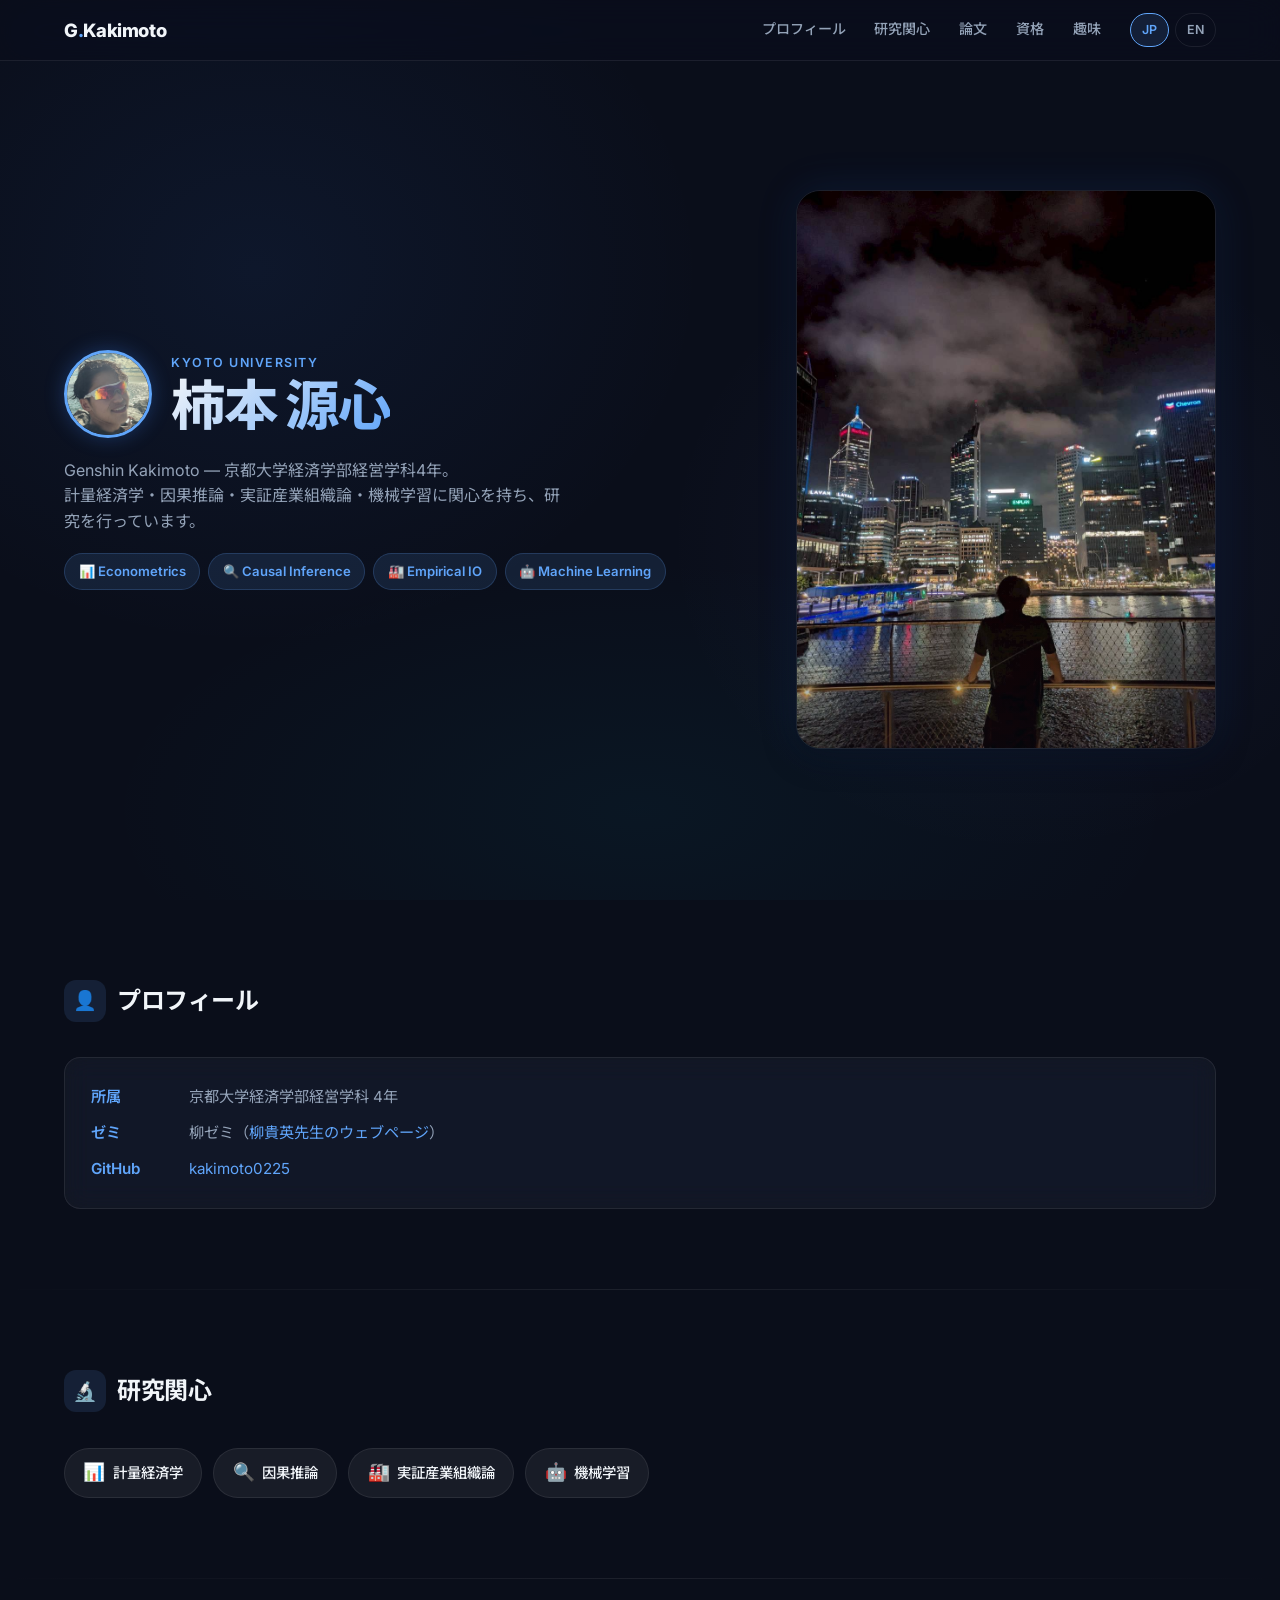
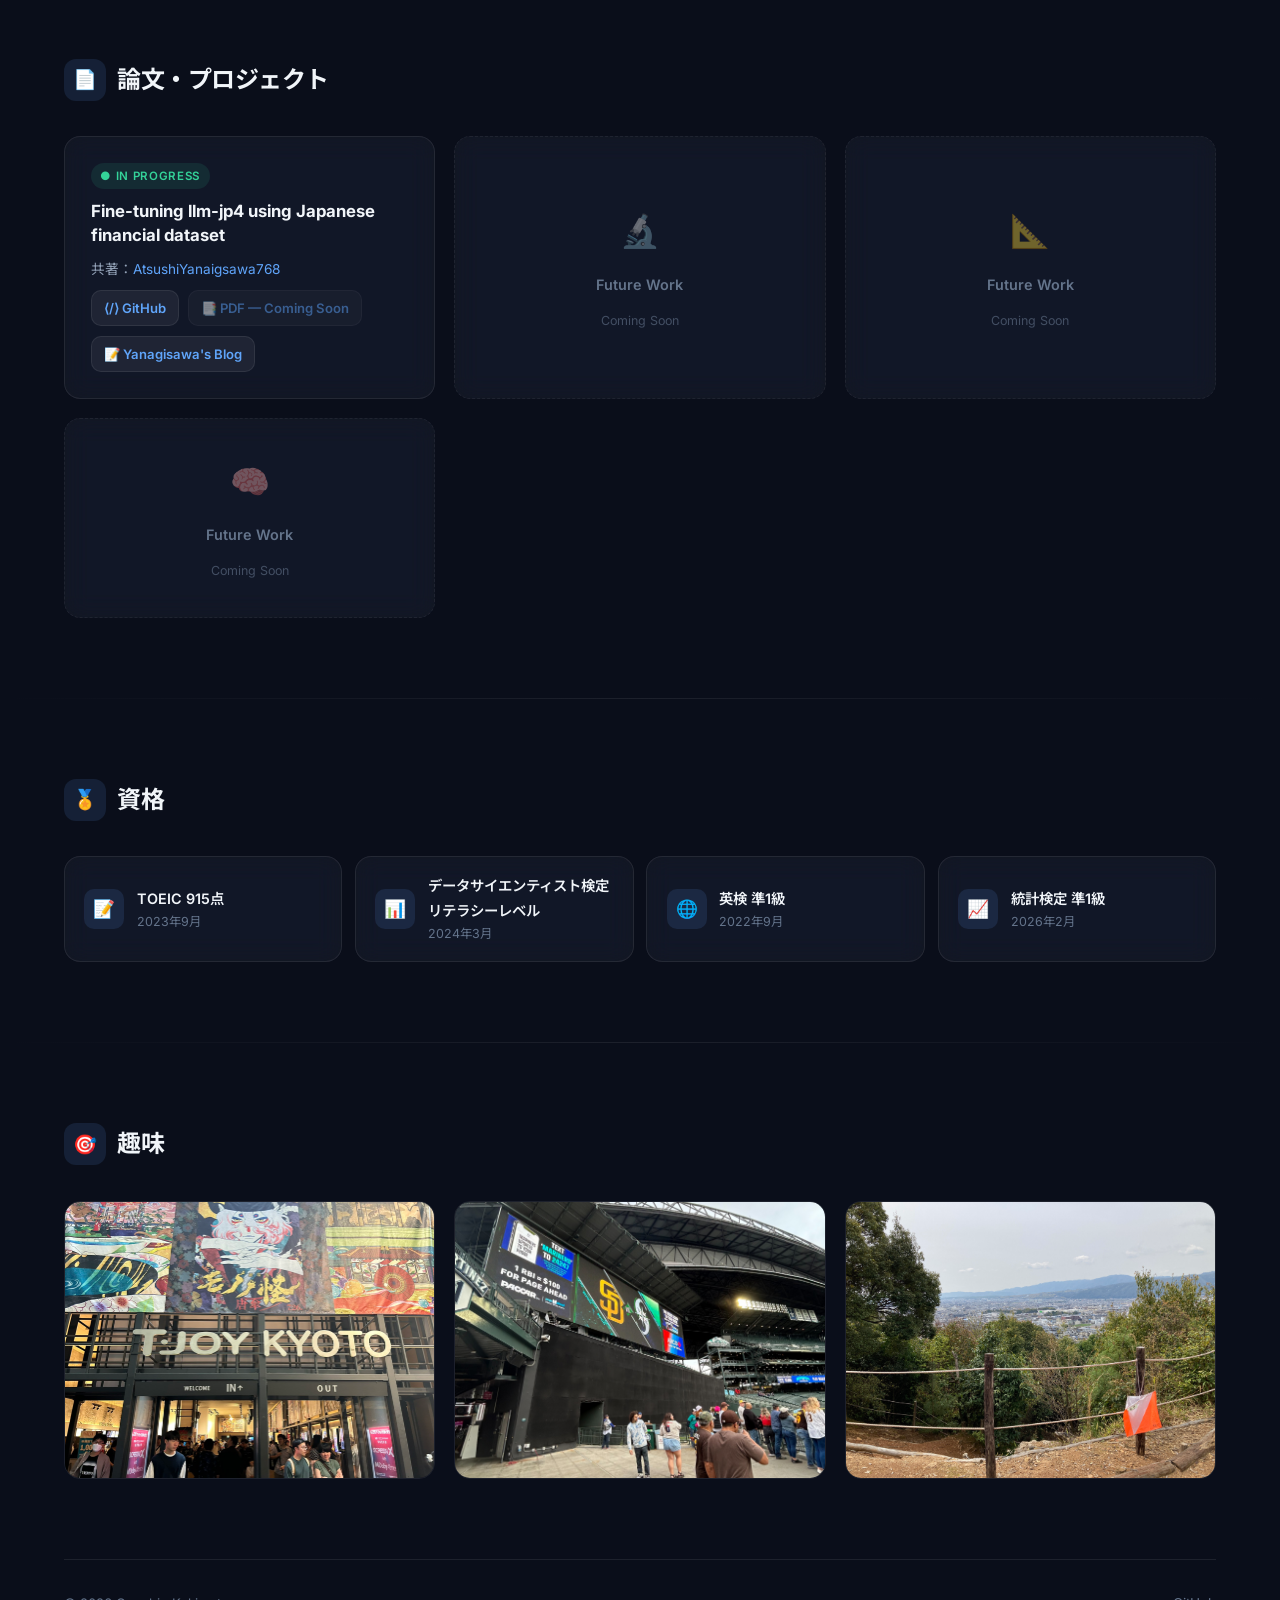
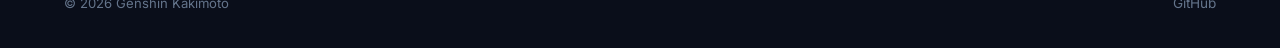
==== index.html @ 967224e5 "Change image file extension from .jpg to .jpeg" ====
<!doctype html>
<html lang="ja">

<head>
  <meta charset="UTF-8" />
  <meta name="viewport" content="width=device-width, initial-scale=1.0" />
  <title>柿本源心 | Homepage</title>
  <meta name="description" content="柿本源心 — 京都大学経済学部。計量経済学・因果推論・実証産業組織論・機械学習を研究。" />
  <meta property="og:title" content="柿本源心 | Homepage" />
  <meta property="og:description" content="研究関心・論文・プロジェクト" />
  <meta property="og:image" content="assets/images/profile_large.jpg" />
  <link rel="stylesheet" href="assets/css/style.css" />
</head>

<body>

  <!-- ======== Nav ======== -->
  <nav class="site-nav" id="site-nav">
    <div class="container nav-inner">
      <a href="#" class="nav-logo">G<span>.</span>Kakimoto</a>
      <div class="nav-links">
        <a href="#about">プロフィール</a>
        <a href="#research">研究関心</a>
        <a href="#papers">論文</a>
        <a href="#certs">資格</a>
        <a href="#hobbies">趣味</a>
        <div class="lang-switch" aria-label="言語切替">
          <a href="index.html" aria-current="page">JP</a>
          <a href="index_en.html">EN</a>
        </div>
      </div>
    </div>
  </nav>

  <!-- ======== Hero ======== -->
  <header class="hero-section" id="hero">
    <div class="hero-bg"></div>
    <div class="particles" aria-hidden="true">
      <div class="particle"></div>
      <div class="particle"></div>
      <div class="particle"></div>
      <div class="particle"></div>
      <div class="particle"></div>
      <div class="particle"></div>
      <div class="particle"></div>
      <div class="particle"></div>
      <div class="particle"></div>
      <div class="particle"></div>
      <div class="particle"></div>
      <div class="particle"></div>
    </div>

    <div class="container hero-grid">
      <div class="hero-content">
        <div class="hero-identity">
          <img src="assets/images/face.jpg" alt="柿本源心の顔写真" class="hero-avatar" />
          <div class="hero-name-block">
            <span class="hero-eyebrow">Kyoto University</span>
            <h1 class="hero-name">柿本 源心</h1>
          </div>
        </div>

        <p class="hero-subtitle">
          Genshin Kakimoto — 京都大学経済学部経営学科4年。<br />
          計量経済学・因果推論・実証産業組織論・機械学習に関心を持ち、研究を行っています。
        </p>

        <div class="hero-tags">
          <span class="hero-tag">📊 Econometrics</span>
          <span class="hero-tag">🔍 Causal Inference</span>
          <span class="hero-tag">🏭 Empirical IO</span>
          <span class="hero-tag">🤖 Machine Learning</span>
        </div>
      </div>

      <figure class="hero-portrait">
        <img src="assets/images/profile_large.jpg" alt="柿本源心のプロフィール写真" />
      </figure>
    </div>
  </header>

  <main>
    <!-- ======== Profile ======== -->
    <section class="section" id="about">
      <div class="container">
        <div class="section-header reveal">
          <div class="section-icon">👤</div>
          <h2 class="section-title">プロフィール</h2>
        </div>
        <div class="glass-card reveal reveal-delay-1">
          <div class="profile-info">
            <div class="profile-row">
              <span class="profile-label">所属</span>
              <span class="profile-value">京都大学経済学部経営学科 4年</span>
            </div>
            <div class="profile-row">
              <span class="profile-label">ゼミ</span>
              <span class="profile-value">柳ゼミ（<a
                  href="https://sites.google.com/view/takahide-yanagi/japanese?authuser=0" target="_blank"
                  rel="noopener noreferrer">柳貴英先生のウェブページ</a>）</span>
            </div>
            <div class="profile-row">
              <span class="profile-label">GitHub</span>
              <span class="profile-value"><a href="https://github.com/kakimoto0225" target="_blank"
                  rel="noopener noreferrer">kakimoto0225</a></span>
            </div>
          </div>
        </div>
      </div>
    </section>

    <hr class="section-divider" />

    <!-- ======== Research Interests ======== -->
    <section class="section" id="research">
      <div class="container">
        <div class="section-header reveal">
          <div class="section-icon">🔬</div>
          <h2 class="section-title">研究関心</h2>
        </div>
        <div class="research-grid">
          <div class="research-pill reveal reveal-delay-1"><span class="pill-icon">📊</span> 計量経済学</div>
          <div class="research-pill reveal reveal-delay-2"><span class="pill-icon">🔍</span> 因果推論</div>
          <div class="research-pill reveal reveal-delay-3"><span class="pill-icon">🏭</span> 実証産業組織論</div>
          <div class="research-pill reveal reveal-delay-4"><span class="pill-icon">🤖</span> 機械学習</div>
        </div>
      </div>
    </section>

    <hr class="section-divider" />

    <!-- ======== Papers & Projects ======== -->
    <section class="section" id="papers">
      <div class="container">
        <div class="section-header reveal">
          <div class="section-icon">📄</div>
          <h2 class="section-title">論文・プロジェクト</h2>
        </div>
        <div class="papers-grid">

          <!-- LLM-JP4 Paper -->
          <article class="glass-card paper-card reveal reveal-delay-1">
            <span class="paper-status">● In Progress</span>
            <h3>Fine-tuning llm-jp4 using Japanese financial dataset</h3>
            <p class="paper-meta">
              共著：<a href="https://github.com/AtsushiYanaigsawa768" target="_blank"
                rel="noopener noreferrer">AtsushiYanaigsawa768</a>
            </p>
            <div class="paper-links">
              <a href="https://github.com/kakimoto0225/ft-llm-2026" class="paper-link" target="_blank"
                rel="noopener noreferrer">⟨/⟩ GitHub</a>
              <span class="paper-link" style="opacity:.5;cursor:default;">📑 PDF — Coming Soon</span>
              <a href="https://atsushiyanaigsawa768.github.io/mysite/ja/blog/compass/" class="paper-link"
                target="_blank" rel="noopener noreferrer">📝 Yanagisawa's Blog</a>
            </div>
          </article>

          <!-- Future Work 1 -->
          <div class="glass-card paper-card paper-card--soon reveal reveal-delay-2">
            <span class="soon-icon">🔬</span>
            <span class="soon-text">Future Work</span>
            <span class="soon-sub">Coming Soon</span>
          </div>

          <!-- Future Work 2 -->
          <div class="glass-card paper-card paper-card--soon reveal reveal-delay-3">
            <span class="soon-icon">📐</span>
            <span class="soon-text">Future Work</span>
            <span class="soon-sub">Coming Soon</span>
          </div>

          <!-- Future Work 3 -->
          <div class="glass-card paper-card paper-card--soon reveal reveal-delay-4">
            <span class="soon-icon">🧠</span>
            <span class="soon-text">Future Work</span>
            <span class="soon-sub">Coming Soon</span>
          </div>

        </div>
      </div>
    </section>

    <hr class="section-divider" />

    <!-- ======== Certifications ======== -->
    <section class="section" id="certs">
      <div class="container">
        <div class="section-header reveal">
          <div class="section-icon">🏅</div>
          <h2 class="section-title">資格</h2>
        </div>
        <div class="cert-grid">
          <div class="glass-card cert-item reveal reveal-delay-1">
            <div class="cert-icon">📝</div>
            <div class="cert-details">
              <span class="cert-name">TOEIC 915点</span>
              <span class="cert-date">2023年9月</span>
            </div>
          </div>
          <div class="glass-card cert-item reveal reveal-delay-2">
            <div class="cert-icon">📊</div>
            <div class="cert-details">
              <span class="cert-name">データサイエンティスト検定 リテラシーレベル</span>
              <span class="cert-date">2024年3月</span>
            </div>
          </div>
          <div class="glass-card cert-item reveal reveal-delay-1">
            <div class="cert-icon">🌐</div>
            <div class="cert-details">
              <span class="cert-name">英検 準1級</span>
              <span class="cert-date">2022年9月</span>
            </div>
          </div>
          <div class="glass-card cert-item reveal reveal-delay-2">
            <div class="cert-icon">📈</div>
            <div class="cert-details">
              <span class="cert-name">統計検定 準1級</span>
              <span class="cert-date">2026年2月</span>
            </div>
          </div>
        </div>
      </div>
    </section>

    <hr class="section-divider" />

    <!-- ======== Hobbies ======== -->
    <section class="section" id="hobbies">
      <div class="container">
        <div class="section-header reveal">
          <div class="section-icon">🎯</div>
          <h2 class="section-title">趣味</h2>
        </div>
        <div class="hobby-grid">
          <div class="hobby-card reveal reveal-delay-1">
            <img src="assets/images/hobby_movie.jpg" alt="映画" />
            <div class="hobby-overlay">
              <span class="hobby-label">🎬 映画</span>
            </div>
          </div>
          <div class="hobby-card reveal reveal-delay-2">
            <img src="assets/images/hobby_baseball.jpg" alt="野球" />
            <div class="hobby-overlay">
              <span class="hobby-label">⚾ 野球</span>
            </div>
          </div>
          <div class="hobby-card reveal reveal-delay-3">
            <img src="assets/images/hobby_orienteering.jpeg" alt="オリエンテーリング" />
            <div class="hobby-overlay">
              <span class="hobby-label">🧭 オリエンテーリング</span>
            </div>
          </div>
        </div>
      </div>
    </section>
  </main>

  <!-- ======== Footer ======== -->
  <footer class="site-footer container">
    <small class="footer-copy">&copy; 2026 Genshin Kakimoto</small>
    <div class="footer-links">
      <a href="https://github.com/kakimoto0225" target="_blank" rel="noopener noreferrer">GitHub</a>
    </div>
  </footer>

  <!-- ======== Scroll Reveal Script ======== -->
  <script>
    document.addEventListener('DOMContentLoaded', () => {
      const observer = new IntersectionObserver((entries) => {
        entries.forEach(entry => {
          if (entry.isIntersecting) {
            entry.target.classList.add('visible');
          }
        });
      }, { threshold: 0.1, rootMargin: '0px 0px -40px 0px' });

      document.querySelectorAll('.reveal').forEach(el => observer.observe(el));

      // Smooth nav background on scroll
      const nav = document.getElementById('site-nav');
      window.addEventListener('scroll', () => {
        nav.style.background = window.scrollY > 60
          ? 'rgba(10, 14, 26, 0.92)'
          : 'rgba(10, 14, 26, 0.7)';
      });
    });
  </script>

</body>

</html>
---- assets/css/style.css ----
/* ============================================================
   Night City Academia — Design System
   ============================================================ */
@import url('https://fonts.googleapis.com/css2?family=Inter:wght@400;500;600;700;800&family=Noto+Sans+JP:wght@400;500;700&display=swap');

:root {
  /* ── colours ── */
  --bg-primary:    #0a0e1a;
  --bg-secondary:  #111827;
  --bg-tertiary:   #1a2234;
  --surface:       rgba(255, 255, 255, 0.04);
  --surface-hover: rgba(255, 255, 255, 0.08);
  --surface-strong:rgba(255, 255, 255, 0.06);
  --accent:        #60a5fa;
  --accent-glow:   #3b82f6;
  --accent-soft:   rgba(96, 165, 250, 0.12);
  --accent-vivid:  #818cf8;
  --text-primary:  #f1f5f9;
  --text-secondary:#94a3b8;
  --text-muted:    #64748b;
  --border:        rgba(255, 255, 255, 0.08);
  --border-hover:  rgba(255, 255, 255, 0.16);
  --glow:          0 0 40px rgba(59, 130, 246, 0.15);
  --shadow:        0 8px 32px rgba(0, 0, 0, 0.4);
  --radius-sm:     10px;
  --radius-md:     16px;
  --radius-lg:     24px;
  --radius-full:   999px;

  /* ── layout ── */
  --max-w: 1180px;
  --section-gap: 5rem;
}

/* ── reset ── */
*, *::before, *::after { box-sizing: border-box; margin: 0; padding: 0; }
html { scroll-behavior: smooth; }

body {
  font-family: 'Inter', 'Noto Sans JP', sans-serif;
  color: var(--text-primary);
  background: var(--bg-primary);
  line-height: 1.75;
  overflow-x: hidden;
  -webkit-font-smoothing: antialiased;
}

a { color: var(--accent); text-decoration: none; transition: color .25s ease; }
a:hover { color: #93c5fd; }

img { display: block; max-width: 100%; }

ul { list-style: none; }

/* ============================================================
   Container
   ============================================================ */
.container {
  width: min(var(--max-w), 90%);
  margin-inline: auto;
}

/* ============================================================
   Nav Bar
   ============================================================ */
.site-nav {
  position: fixed;
  top: 0; left: 0; right: 0;
  z-index: 100;
  backdrop-filter: blur(18px) saturate(1.6);
  -webkit-backdrop-filter: blur(18px) saturate(1.6);
  background: rgba(10, 14, 26, 0.7);
  border-bottom: 1px solid var(--border);
  transition: background .3s ease;
}

.nav-inner {
  display: flex;
  justify-content: space-between;
  align-items: center;
  height: 60px;
}

.nav-logo {
  font-weight: 800;
  font-size: 1.15rem;
  color: var(--text-primary);
  letter-spacing: -0.02em;
}

.nav-logo span { color: var(--accent); }

.nav-links {
  display: flex;
  gap: 1.8rem;
  align-items: center;
}

.nav-links a {
  font-size: 0.88rem;
  font-weight: 500;
  color: var(--text-secondary);
  position: relative;
  padding-bottom: 2px;
  transition: color .25s ease;
}

.nav-links a::after {
  content: '';
  position: absolute;
  bottom: -2px; left: 0;
  width: 0; height: 2px;
  background: var(--accent);
  border-radius: 1px;
  transition: width .3s ease;
}

.nav-links a:hover { color: var(--text-primary); }
.nav-links a:hover::after { width: 100%; }

.lang-switch {
  display: inline-flex;
  gap: .35rem;
}

.lang-switch a {
  padding: .3rem .7rem;
  border-radius: var(--radius-full);
  border: 1px solid var(--border);
  font-size: .78rem;
  font-weight: 600;
  color: var(--text-secondary);
  transition: all .25s ease;
}

.lang-switch a:hover,
.lang-switch a[aria-current="page"] {
  background: var(--accent-soft);
  border-color: var(--accent);
  color: var(--accent);
}

/* ============================================================
   Hero Section
   ============================================================ */
.hero-section {
  position: relative;
  min-height: 100vh;
  display: flex;
  align-items: center;
  padding: 100px 0 60px;
  overflow: hidden;
}

/* ── animated gradient bg ── */
.hero-bg {
  position: absolute;
  inset: 0;
  z-index: 0;
  background:
    radial-gradient(ellipse 50% 60% at 20% 30%, rgba(59, 130, 246, 0.08) 0%, transparent 70%),
    radial-gradient(ellipse 40% 50% at 80% 60%, rgba(129, 140, 248, 0.06) 0%, transparent 70%),
    radial-gradient(ellipse 60% 40% at 50% 90%, rgba(6, 182, 212, 0.05) 0%, transparent 70%);
}

/* ── floating particles ── */
.particles {
  position: absolute;
  inset: 0;
  z-index: 0;
  overflow: hidden;
}

.particle {
  position: absolute;
  width: 3px; height: 3px;
  background: rgba(96, 165, 250, 0.4);
  border-radius: 50%;
  animation: float-up linear infinite;
  opacity: 0;
}

.particle:nth-child(1)  { left:  8%; animation-duration: 14s; animation-delay: 0s; }
.particle:nth-child(2)  { left: 18%; animation-duration: 18s; animation-delay: 2s; }
.particle:nth-child(3)  { left: 28%; animation-duration: 12s; animation-delay: 4s; }
.particle:nth-child(4)  { left: 38%; animation-duration: 20s; animation-delay: 1s; }
.particle:nth-child(5)  { left: 48%; animation-duration: 15s; animation-delay: 3s; }
.particle:nth-child(6)  { left: 58%; animation-duration: 17s; animation-delay: 5s; }
.particle:nth-child(7)  { left: 68%; animation-duration: 13s; animation-delay: 2s; }
.particle:nth-child(8)  { left: 78%; animation-duration: 19s; animation-delay: 4s; }
.particle:nth-child(9)  { left: 88%; animation-duration: 16s; animation-delay: 1s; }
.particle:nth-child(10) { left: 95%; animation-duration: 14s; animation-delay: 3s; }
.particle:nth-child(11) { left: 12%; animation-duration: 21s; animation-delay: 6s; }
.particle:nth-child(12) { left: 42%; animation-duration: 16s; animation-delay: 7s; }

@keyframes float-up {
  0%   { transform: translateY(100vh) scale(0); opacity: 0; }
  10%  { opacity: 1; }
  90%  { opacity: 1; }
  100% { transform: translateY(-10vh) scale(1.2); opacity: 0; }
}

/* ── hero grid ── */
.hero-grid {
  position: relative;
  z-index: 1;
  display: grid;
  grid-template-columns: 1fr 420px;
  gap: 3rem;
  align-items: center;
}

.hero-content { display: flex; flex-direction: column; gap: 1.2rem; }

.hero-identity {
  display: flex;
  align-items: center;
  gap: 1.2rem;
}

.hero-avatar {
  width: 88px; height: 88px;
  border-radius: 50%;
  object-fit: cover;
  border: 3px solid var(--accent);
  box-shadow: 0 0 20px rgba(59, 130, 246, 0.3);
  transition: transform .4s ease, box-shadow .4s ease;
  flex-shrink: 0;
}

.hero-avatar:hover {
  transform: scale(1.1);
  box-shadow: 0 0 30px rgba(59, 130, 246, 0.5);
}

.hero-name-block { display: flex; flex-direction: column; }

.hero-eyebrow {
  font-size: .78rem;
  font-weight: 600;
  letter-spacing: .12em;
  text-transform: uppercase;
  color: var(--accent);
}

.hero-name {
  font-size: clamp(2.2rem, 5vw, 3.4rem);
  font-weight: 800;
  letter-spacing: -0.03em;
  line-height: 1.15;
  background: linear-gradient(135deg, var(--text-primary), var(--accent));
  -webkit-background-clip: text;
  -webkit-text-fill-color: transparent;
  background-clip: text;
}

.hero-subtitle {
  font-size: 1rem;
  color: var(--text-secondary);
  line-height: 1.6;
  max-width: 500px;
}

.hero-tags {
  display: flex;
  flex-wrap: wrap;
  gap: .5rem;
}

.hero-tag {
  display: inline-flex;
  align-items: center;
  gap: .35rem;
  padding: .35rem .85rem;
  border-radius: var(--radius-full);
  background: var(--accent-soft);
  border: 1px solid rgba(96, 165, 250, 0.2);
  color: var(--accent);
  font-size: .82rem;
  font-weight: 600;
  transition: all .25s ease;
}

.hero-tag:hover {
  background: rgba(96, 165, 250, 0.2);
  border-color: var(--accent);
  transform: translateY(-2px);
}

/* ── hero portrait photo ── */
.hero-portrait {
  position: relative;
  border-radius: var(--radius-lg);
  overflow: hidden;
  border: 1px solid var(--border);
  box-shadow: var(--shadow), var(--glow);
  transition: transform .5s ease, box-shadow .5s ease;
}

.hero-portrait:hover {
  transform: translateY(-6px);
  box-shadow: var(--shadow), 0 0 60px rgba(59, 130, 246, 0.2);
}

.hero-portrait img {
  width: 100%;
  aspect-ratio: 3 / 4;
  object-fit: cover;
}

.hero-portrait::after {
  content: '';
  position: absolute;
  inset: 0;
  background: linear-gradient(to top, rgba(10, 14, 26, 0.4) 0%, transparent 40%);
  pointer-events: none;
}

/* ============================================================
   Section Titles
   ============================================================ */
.section {
  padding: var(--section-gap) 0;
  position: relative;
}

.section-header {
  display: flex;
  align-items: center;
  gap: .7rem;
  margin-bottom: 2.2rem;
}

.section-icon {
  display: flex;
  align-items: center;
  justify-content: center;
  width: 42px; height: 42px;
  border-radius: 12px;
  background: var(--accent-soft);
  font-size: 1.2rem;
}

.section-title {
  font-size: 1.5rem;
  font-weight: 700;
  letter-spacing: -0.02em;
}

/* ============================================================
   Glass Card Base
   ============================================================ */
.glass-card {
  background: var(--surface);
  backdrop-filter: blur(12px) saturate(1.4);
  -webkit-backdrop-filter: blur(12px) saturate(1.4);
  border: 1px solid var(--border);
  border-radius: var(--radius-md);
  padding: 1.6rem;
  transition: all .35s ease;
}

.glass-card:hover {
  background: var(--surface-hover);
  border-color: var(--border-hover);
  box-shadow: var(--glow);
  transform: translateY(-3px);
}

/* ============================================================
   Profile Section
   ============================================================ */
.profile-info { display: flex; flex-direction: column; gap: .6rem; }

.profile-row {
  display: flex;
  align-items: baseline;
  gap: .5rem;
  font-size: .95rem;
}

.profile-label {
  font-weight: 600;
  color: var(--accent);
  min-width: 90px;
  flex-shrink: 0;
}

.profile-value { color: var(--text-secondary); }
.profile-value a { color: var(--accent); }

/* ============================================================
   Research Interests — Pill Grid
   ============================================================ */
.research-grid {
  display: flex;
  flex-wrap: wrap;
  gap: .7rem;
}

.research-pill {
  display: inline-flex;
  align-items: center;
  gap: .45rem;
  padding: .55rem 1.15rem;
  border-radius: var(--radius-full);
  background: var(--surface-strong);
  border: 1px solid var(--border);
  font-size: .9rem;
  font-weight: 500;
  color: var(--text-primary);
  transition: all .3s ease;
}

.research-pill:hover {
  background: var(--accent-soft);
  border-color: var(--accent);
  color: var(--accent);
  transform: translateY(-2px);
  box-shadow: 0 4px 16px rgba(59, 130, 246, 0.12);
}

.research-pill .pill-icon { font-size: 1.1rem; }

/* ============================================================
   Papers Section
   ============================================================ */
.papers-grid {
  display: grid;
  grid-template-columns: repeat(auto-fill, minmax(320px, 1fr));
  gap: 1.2rem;
}

.paper-card {
  display: flex;
  flex-direction: column;
  gap: .7rem;
}

.paper-card .paper-status {
  display: inline-flex;
  align-items: center;
  gap: .3rem;
  font-size: .72rem;
  font-weight: 600;
  letter-spacing: .06em;
  text-transform: uppercase;
  color: #34d399;
  background: rgba(52, 211, 153, 0.1);
  padding: .2rem .6rem;
  border-radius: var(--radius-full);
  width: fit-content;
}

.paper-card h3 {
  font-size: 1.05rem;
  font-weight: 700;
  color: var(--text-primary);
  line-height: 1.4;
}

.paper-meta {
  font-size: .85rem;
  color: var(--text-secondary);
  line-height: 1.5;
}

.paper-links {
  display: flex;
  gap: .6rem;
  flex-wrap: wrap;
  margin-top: auto;
}

.paper-link {
  display: inline-flex;
  align-items: center;
  gap: .3rem;
  padding: .35rem .75rem;
  border-radius: var(--radius-sm);
  background: var(--surface-strong);
  border: 1px solid var(--border);
  font-size: .82rem;
  font-weight: 600;
  color: var(--accent);
  transition: all .25s ease;
}

.paper-link:hover {
  background: var(--accent-soft);
  border-color: var(--accent);
  transform: translateY(-1px);
}

/* ── coming soon placeholder ── */
.paper-card--soon {
  border-style: dashed;
  border-color: rgba(255, 255, 255, 0.06);
  display: flex;
  flex-direction: column;
  align-items: center;
  justify-content: center;
  text-align: center;
  min-height: 200px;
  gap: .8rem;
}

.paper-card--soon:hover {
  border-color: rgba(96, 165, 250, 0.25);
  background: rgba(96, 165, 250, 0.03);
}

.paper-card--soon .soon-icon {
  font-size: 2rem;
  opacity: .4;
}

.paper-card--soon .soon-text {
  font-size: .9rem;
  font-weight: 600;
  color: var(--text-muted);
}

.paper-card--soon .soon-sub {
  font-size: .78rem;
  color: var(--text-muted);
  opacity: .6;
}

/* ============================================================
   Certifications
   ============================================================ */
.cert-grid {
  display: grid;
  grid-template-columns: repeat(auto-fill, minmax(260px, 1fr));
  gap: .8rem;
}

.cert-item {
  display: flex;
  align-items: center;
  gap: .8rem;
  padding: 1rem 1.2rem;
}

.cert-icon {
  width: 40px; height: 40px;
  border-radius: 10px;
  background: var(--accent-soft);
  display: flex;
  align-items: center;
  justify-content: center;
  font-size: 1.1rem;
  flex-shrink: 0;
}

.cert-details { display: flex; flex-direction: column; }

.cert-name {
  font-size: .9rem;
  font-weight: 600;
  color: var(--text-primary);
}

.cert-date {
  font-size: .78rem;
  color: var(--text-muted);
}

/* ============================================================
   Hobbies
   ============================================================ */
.hobby-grid {
  display: grid;
  grid-template-columns: repeat(3, 1fr);
  gap: 1.2rem;
}

.hobby-card {
  position: relative;
  border-radius: var(--radius-md);
  overflow: hidden;
  border: 1px solid var(--border);
  aspect-ratio: 4 / 3;
  cursor: pointer;
  transition: transform .4s ease, box-shadow .4s ease;
}

.hobby-card:hover {
  transform: translateY(-5px) scale(1.02);
  box-shadow: var(--glow);
}

.hobby-card img {
  width: 100%;
  height: 100%;
  object-fit: cover;
  transition: transform .6s ease;
}

.hobby-card:hover img { transform: scale(1.08); }

.hobby-overlay {
  position: absolute;
  inset: 0;
  background: linear-gradient(to top, rgba(10, 14, 26, 0.85) 0%, transparent 60%);
  display: flex;
  align-items: flex-end;
  padding: 1.2rem;
  opacity: 0;
  transition: opacity .4s ease;
}

.hobby-card:hover .hobby-overlay { opacity: 1; }

.hobby-label {
  font-size: 1rem;
  font-weight: 700;
  color: var(--text-primary);
  transform: translateY(8px);
  transition: transform .4s ease;
}

.hobby-card:hover .hobby-label { transform: translateY(0); }

/* ============================================================
   Footer
   ============================================================ */
.site-footer {
  padding: 2rem 0;
  border-top: 1px solid var(--border);
  display: flex;
  justify-content: space-between;
  align-items: center;
}

.footer-copy {
  font-size: .82rem;
  color: var(--text-muted);
}

.footer-links {
  display: flex;
  gap: 1rem;
}

.footer-links a {
  color: var(--text-muted);
  font-size: .85rem;
  transition: color .25s ease;
}

.footer-links a:hover { color: var(--accent); }

/* ============================================================
   Scroll-reveal Animations
   ============================================================ */
.reveal {
  opacity: 0;
  transform: translateY(30px);
  transition: opacity .7s ease, transform .7s ease;
}

.reveal.visible {
  opacity: 1;
  transform: translateY(0);
}

.reveal-delay-1 { transition-delay: .1s; }
.reveal-delay-2 { transition-delay: .2s; }
.reveal-delay-3 { transition-delay: .3s; }
.reveal-delay-4 { transition-delay: .4s; }

/* hero specific entrance */
.hero-content { animation: hero-slide-in .9s ease-out both; }
.hero-portrait { animation: hero-fade-in 1.1s ease-out .2s both; }

@keyframes hero-slide-in {
  from { opacity: 0; transform: translateX(-40px); }
  to   { opacity: 1; transform: translateX(0); }
}

@keyframes hero-fade-in {
  from { opacity: 0; transform: translateY(30px) scale(.97); }
  to   { opacity: 1; transform: translateY(0) scale(1); }
}

/* ============================================================
   Divider
   ============================================================ */
.section-divider {
  border: none;
  height: 1px;
  background: linear-gradient(to right, transparent, var(--border), transparent);
  margin: 0;
}

/* ============================================================
   Responsive
   ============================================================ */
@media (max-width: 900px) {
  .hero-grid {
    grid-template-columns: 1fr;
    gap: 2rem;
    text-align: center;
  }

  .hero-identity {
    flex-direction: column;
    align-items: center;
  }

  .hero-portrait {
    max-width: 340px;
    margin: 0 auto;
  }

  .hero-tags { justify-content: center; }

  .section-header { justify-content: center; }

  .papers-grid { grid-template-columns: 1fr; }

  .hobby-grid {
    grid-template-columns: repeat(2, 1fr);
  }
}

@media (max-width: 640px) {
  :root { --section-gap: 3rem; }

  .hero-section { padding: 80px 0 40px; }

  .hero-name { font-size: 2rem; }

  .nav-links { gap: 1rem; }
  .nav-links a { font-size: .8rem; }

  .hobby-grid { grid-template-columns: 1fr; }

  .cert-grid { grid-template-columns: 1fr; }

  .site-footer {
    flex-direction: column;
    gap: .8rem;
    text-align: center;
  }

  .hero-subtitle { font-size: .9rem; }

  .glass-card { padding: 1.2rem; }

  .profile-row {
    flex-direction: column;
    gap: .15rem;
  }

  .profile-label { min-width: auto; }
}
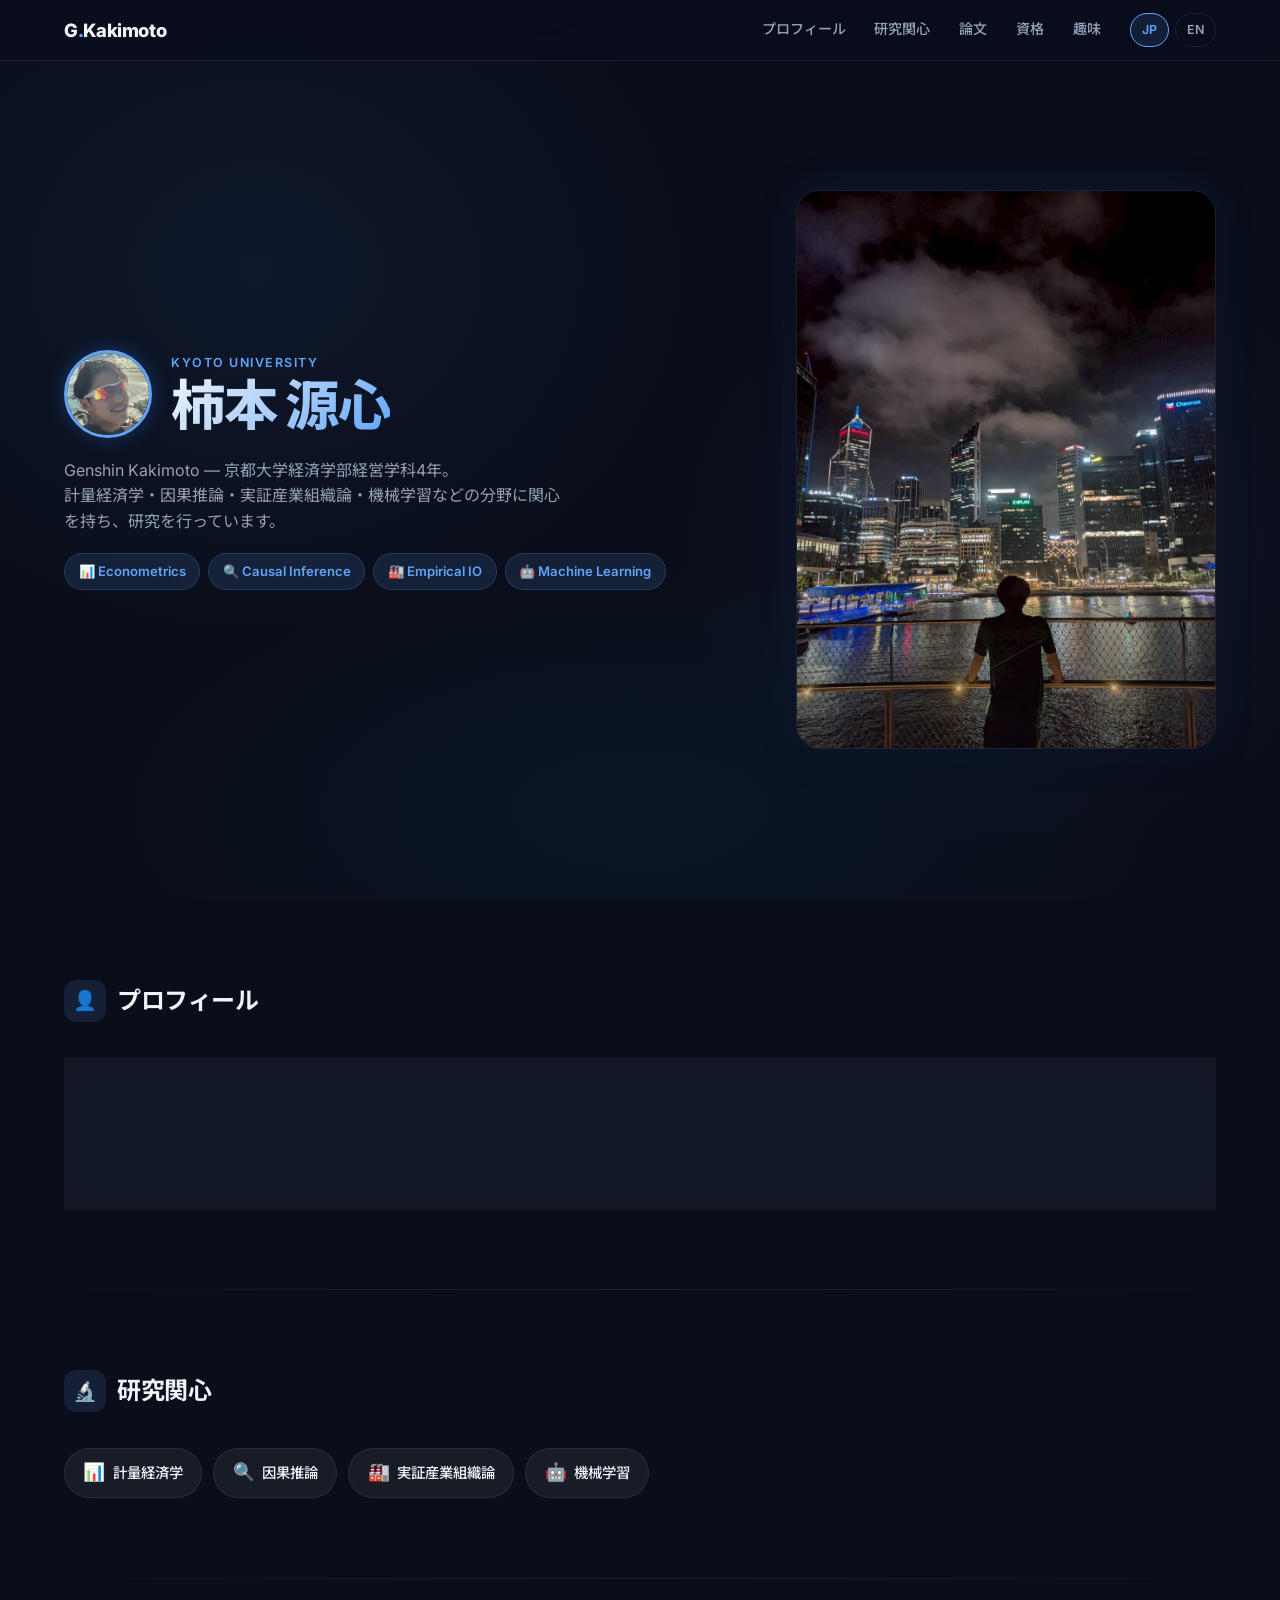
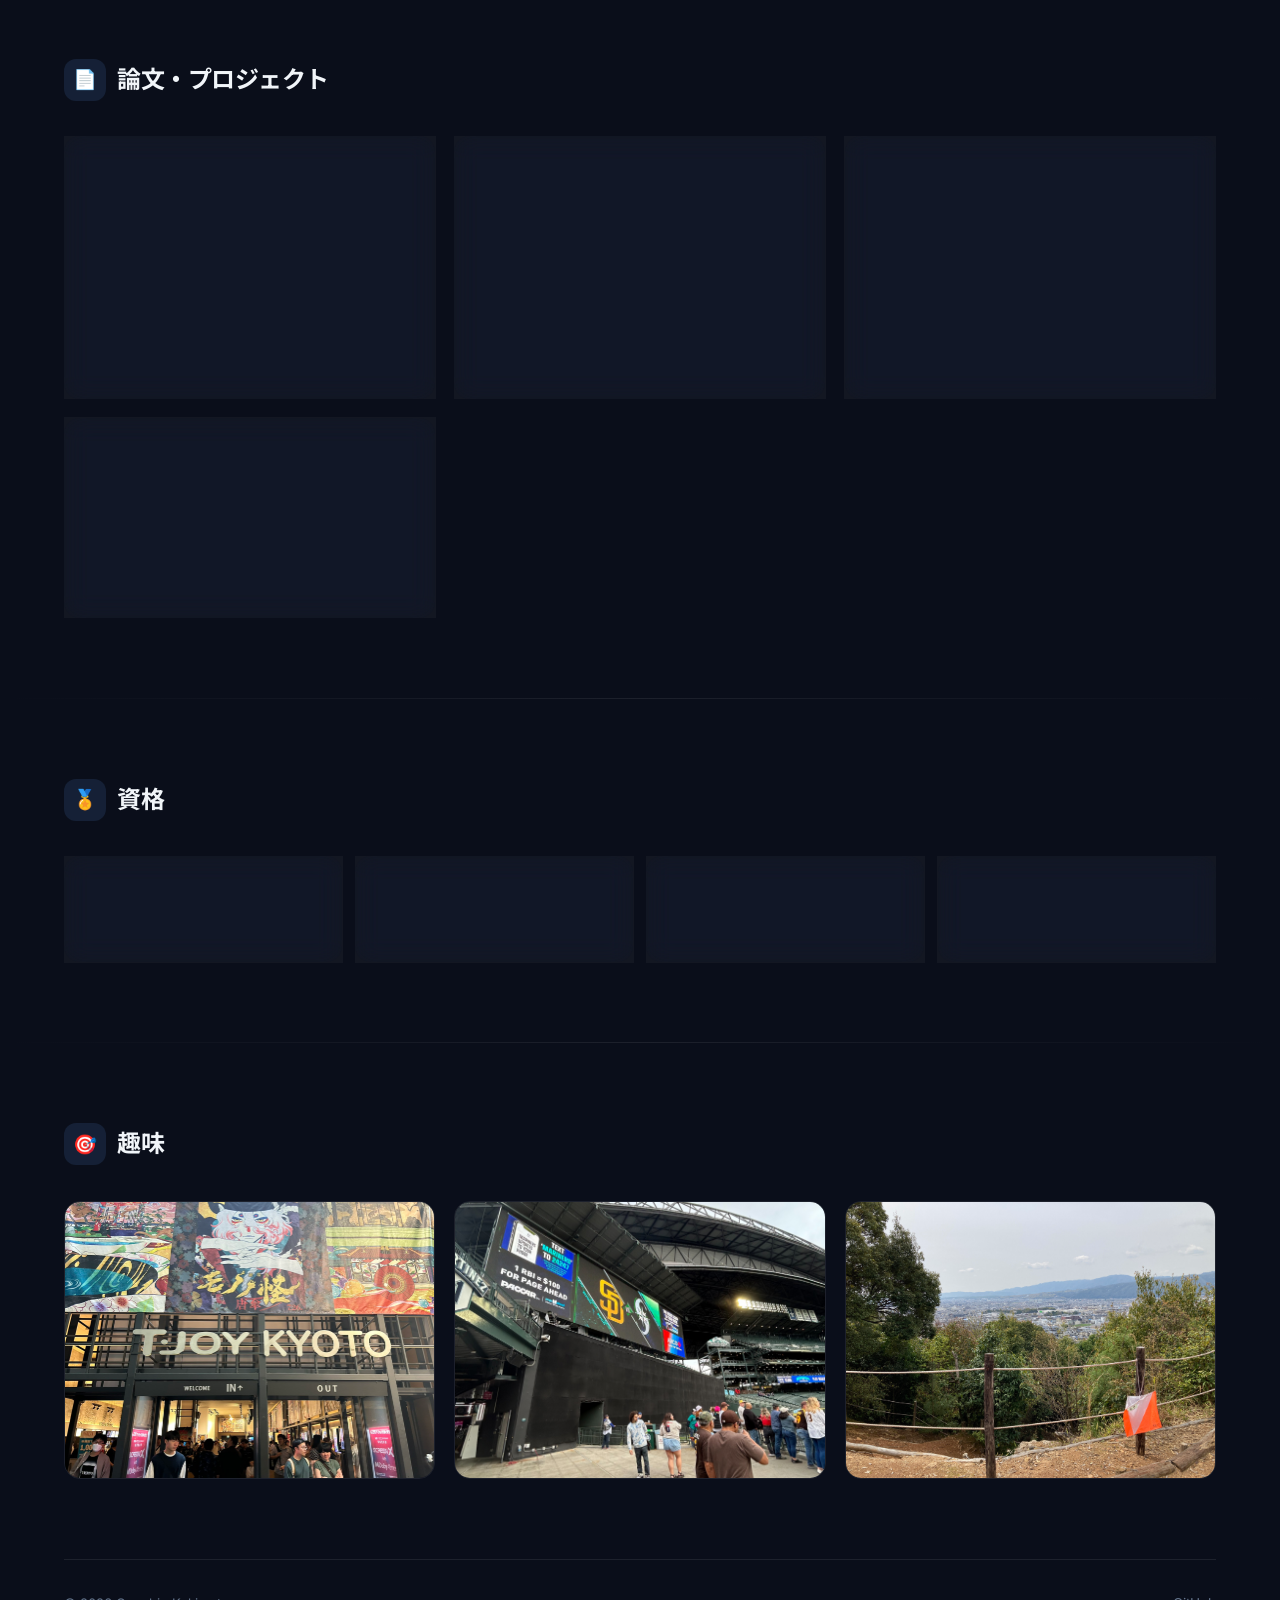
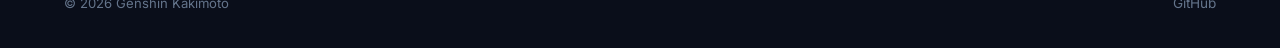
==== commit a6293634: "Update research interests in hero subtitle" ====
--- a/index.html
+++ b/index.html
@@ -62,7 +62,7 @@
 
         <p class="hero-subtitle">
           Genshin Kakimoto — 京都大学経済学部経営学科4年。<br />
-          計量経済学・因果推論・実証産業組織論・機械学習に関心を持ち、研究を行っています。
+          計量経済学・因果推論・実証産業組織論・機械学習などの分野に関心を持ち、研究を行っています。
         </p>
 
         <div class="hero-tags">
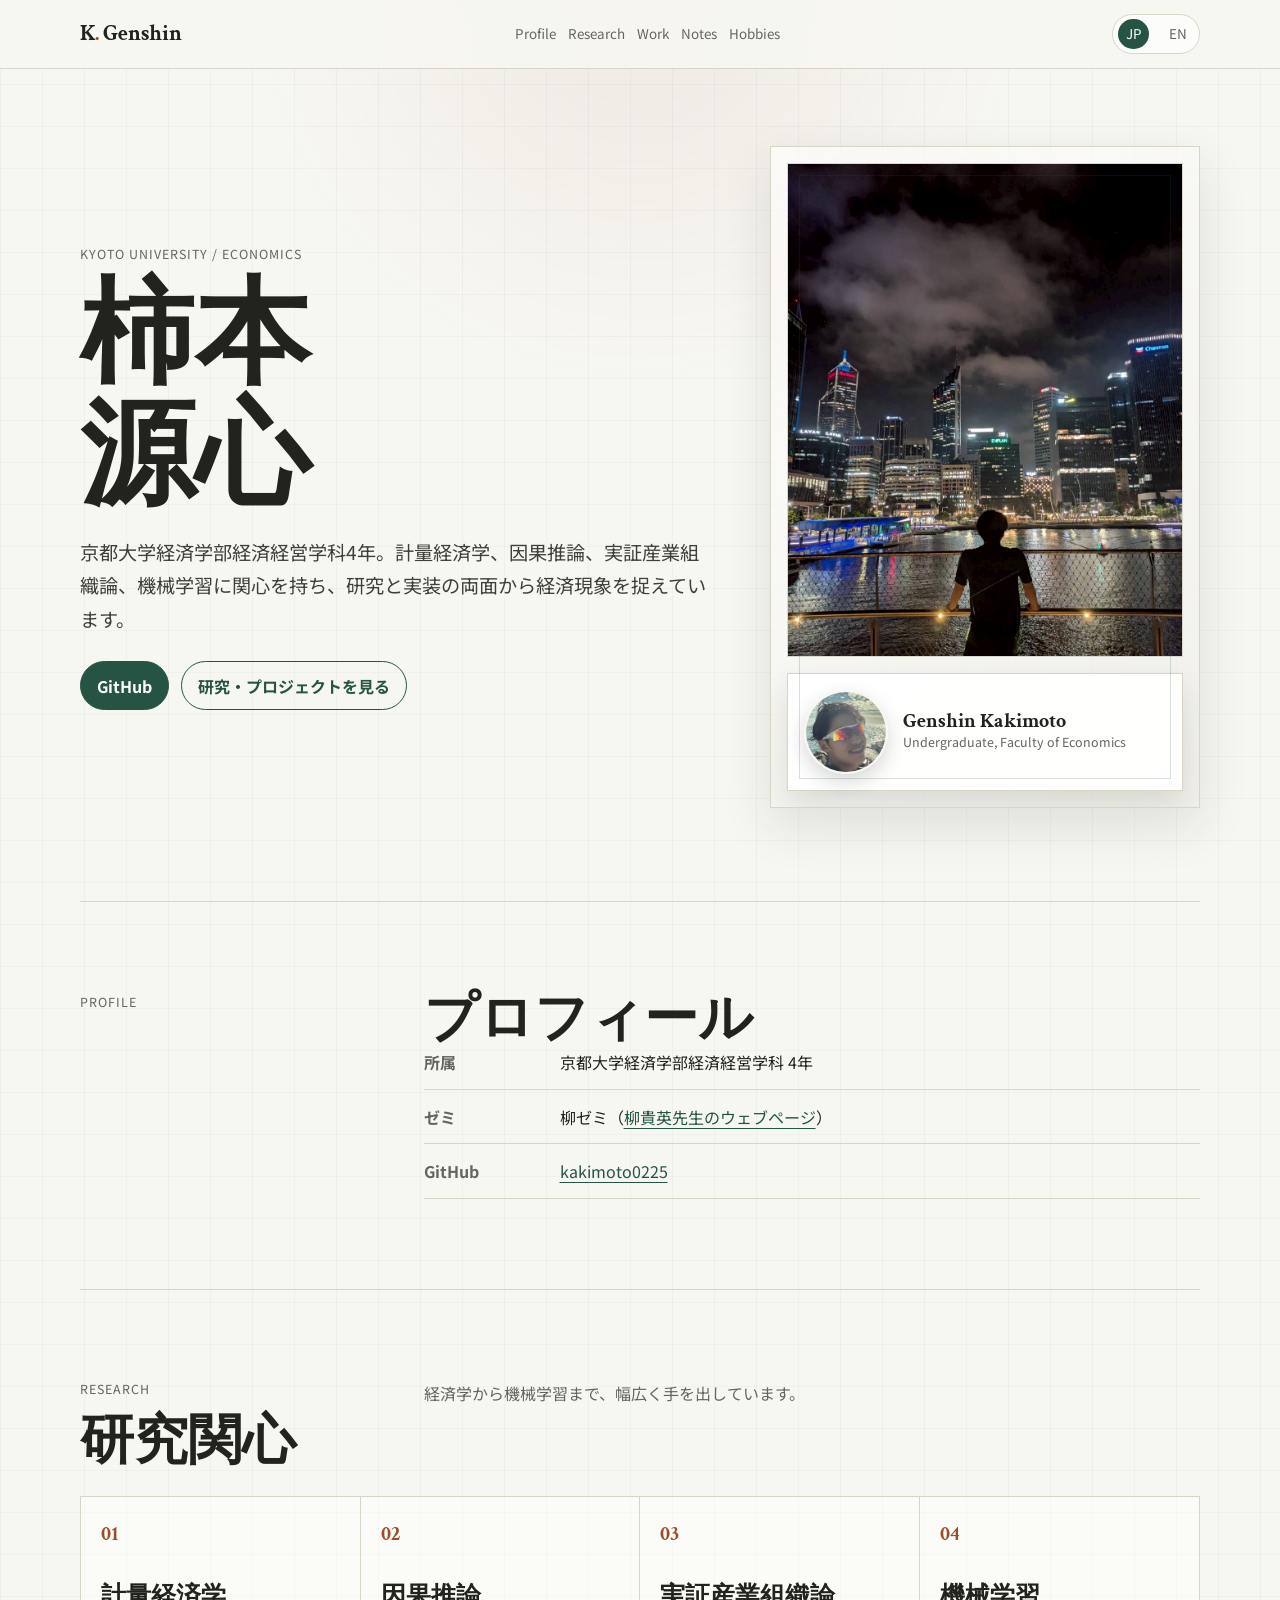
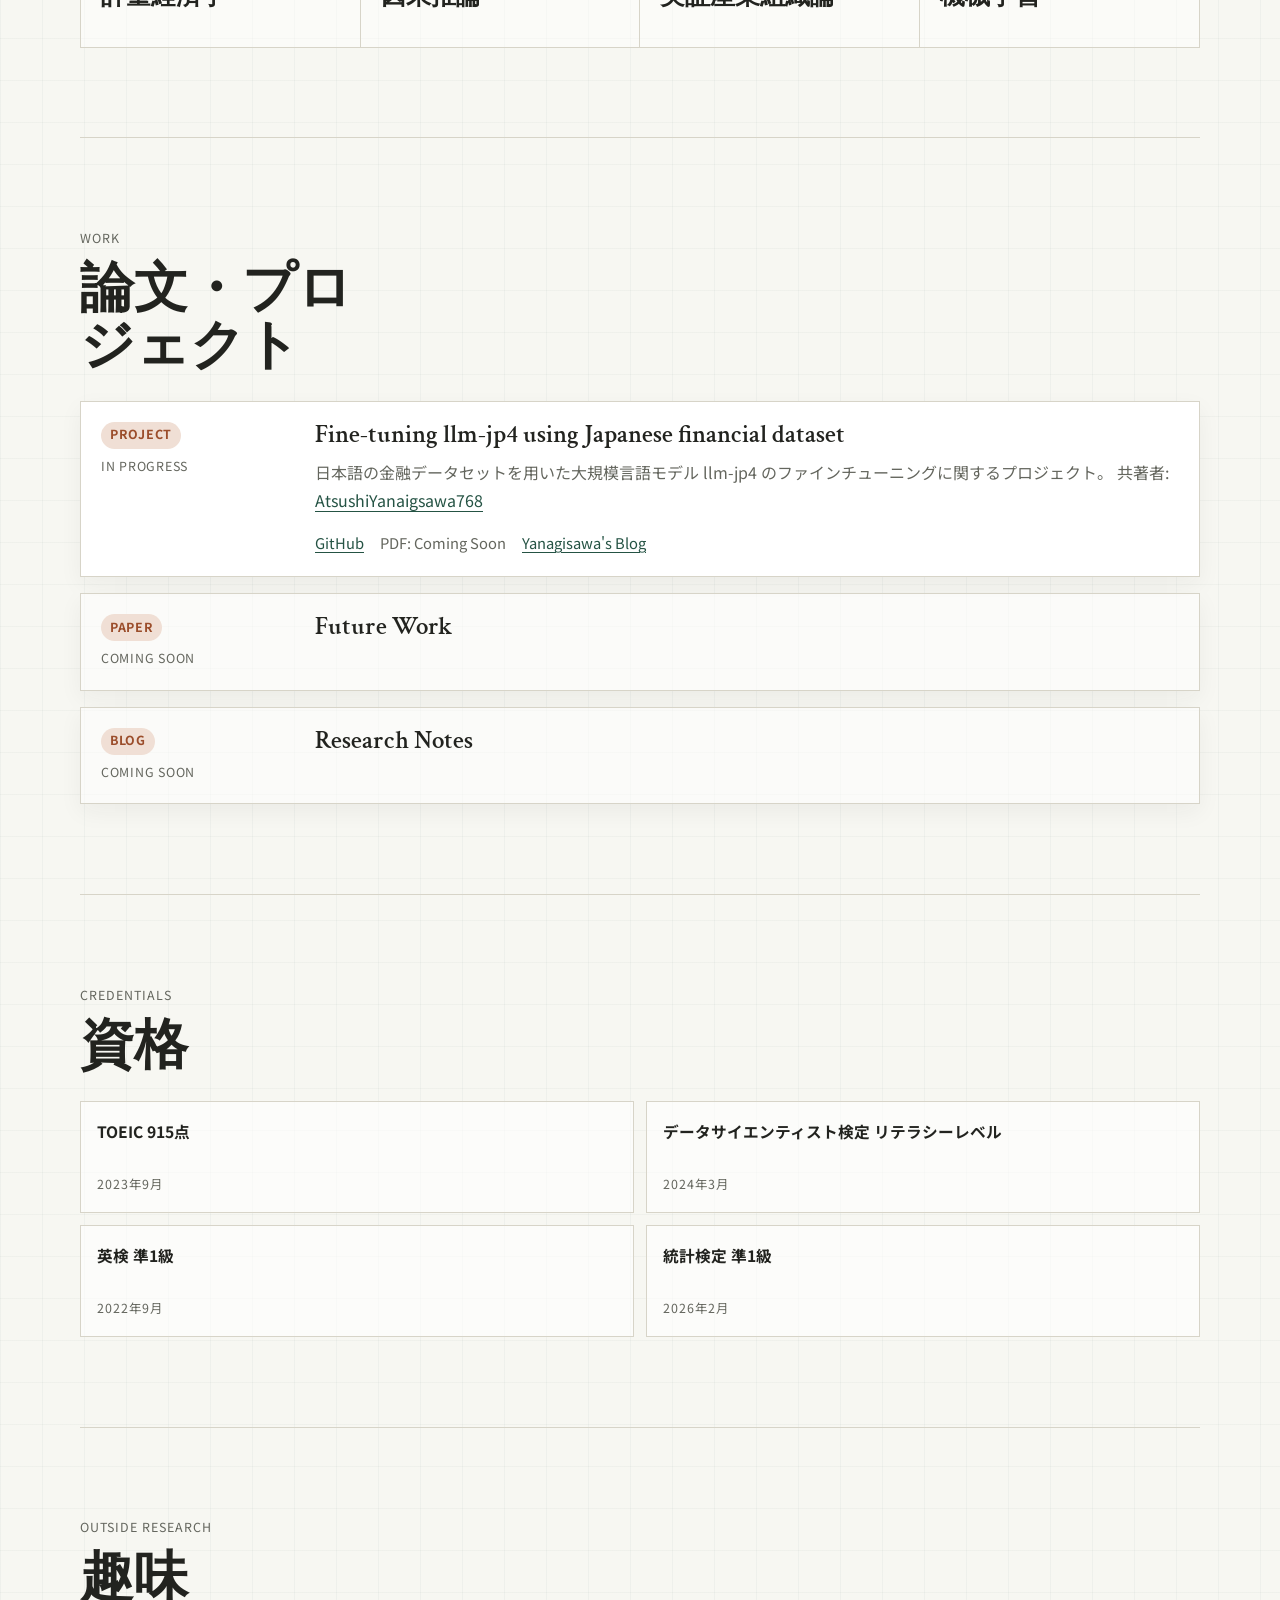
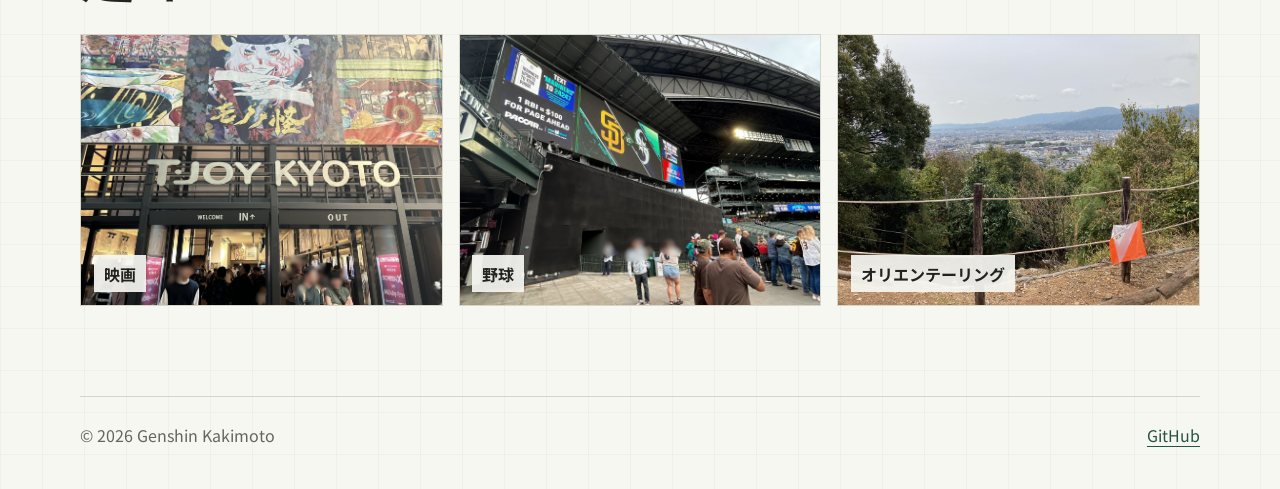
==== commit 050fd1ee: "Promote homepage source" ====
--- a/index.html
+++ b/index.html
@@ -1,291 +1,204 @@
-<!doctype html>
+﻿<!doctype html>
 <html lang="ja">
 
 <head>
   <meta charset="UTF-8" />
   <meta name="viewport" content="width=device-width, initial-scale=1.0" />
-  <title>柿本源心 | Homepage</title>
-  <meta name="description" content="柿本源心 — 京都大学経済学部。計量経済学・因果推論・実証産業組織論・機械学習を研究。" />
-  <meta property="og:title" content="柿本源心 | Homepage" />
-  <meta property="og:description" content="研究関心・論文・プロジェクト" />
-  <meta property="og:image" content="assets/images/profile_large.jpg" />
-  <link rel="stylesheet" href="assets/css/style.css" />
+  <title>柿本 源心 | Homepage</title>
+  <meta name="description" content="柿本源心の個人ホームページ。京都大学経済学部で計量経済学、因果推論、実証産業組織論、機械学習を研究しています。" />
+  <meta property="og:title" content="柿本 源心 | Homepage" />
+  <meta property="og:description" content="研究関心、論文、プロジェクトをまとめた個人ホームページです。" />
+  <meta property="og:image" content="images/profile_large.jpg" />
+  <link rel="stylesheet" href="style.css" />
 </head>
 
 <body>
-
-  <!-- ======== Nav ======== -->
-  <nav class="site-nav" id="site-nav">
-    <div class="container nav-inner">
-      <a href="#" class="nav-logo">G<span>.</span>Kakimoto</a>
+  <header class="site-header">
+    <nav class="site-nav" aria-label="メインナビゲーション">
+      <a class="brand" href="#top">K<span>.</span> Genshin</a>
       <div class="nav-links">
-        <a href="#about">プロフィール</a>
-        <a href="#research">研究関心</a>
-        <a href="#papers">論文</a>
-        <a href="#certs">資格</a>
-        <a href="#hobbies">趣味</a>
-        <div class="lang-switch" aria-label="言語切替">
-          <a href="index.html" aria-current="page">JP</a>
-          <a href="index_en.html">EN</a>
-        </div>
-      </div>
-    </div>
-  </nav>
-
-  <!-- ======== Hero ======== -->
-  <header class="hero-section" id="hero">
-    <div class="hero-bg"></div>
-    <div class="particles" aria-hidden="true">
-      <div class="particle"></div>
-      <div class="particle"></div>
-      <div class="particle"></div>
-      <div class="particle"></div>
-      <div class="particle"></div>
-      <div class="particle"></div>
-      <div class="particle"></div>
-      <div class="particle"></div>
-      <div class="particle"></div>
-      <div class="particle"></div>
-      <div class="particle"></div>
-      <div class="particle"></div>
-    </div>
-
-    <div class="container hero-grid">
-      <div class="hero-content">
-        <div class="hero-identity">
-          <img src="assets/images/face.jpg" alt="柿本源心の顔写真" class="hero-avatar" />
-          <div class="hero-name-block">
-            <span class="hero-eyebrow">Kyoto University</span>
-            <h1 class="hero-name">柿本 源心</h1>
-          </div>
-        </div>
-
-        <p class="hero-subtitle">
-          Genshin Kakimoto — 京都大学経済学部経営学科4年。<br />
-          計量経済学・因果推論・実証産業組織論・機械学習などの分野に関心を持ち、研究を行っています。
+        <a href="#about">Profile</a>
+        <a href="#research">Research</a>
+        <a href="#work">Work</a>
+        <a href="#notes">Notes</a>
+        <a href="#hobbies">Hobbies</a>
+      </div>
+      <div class="language-switch" aria-label="言語切り替え">
+        <a href="index.html" aria-current="page">JP</a>
+        <a href="index_en.html">EN</a>
+      </div>
+    </nav>
+  </header>
+
+  <main>
+    <section class="hero" id="top">
+      <div class="hero-copy">
+        <p class="eyebrow">Kyoto University / Economics</p>
+        <h1>柿本<br />源心</h1>
+        <p class="hero-lead">
+          京都大学経済学部経済経営学科4年。計量経済学、因果推論、実証産業組織論、機械学習に関心を持ち、研究と実装の両面から経済現象を捉えています。
         </p>
-
-        <div class="hero-tags">
-          <span class="hero-tag">📊 Econometrics</span>
-          <span class="hero-tag">🔍 Causal Inference</span>
-          <span class="hero-tag">🏭 Empirical IO</span>
-          <span class="hero-tag">🤖 Machine Learning</span>
-        </div>
-      </div>
-
-      <figure class="hero-portrait">
-        <img src="assets/images/profile_large.jpg" alt="柿本源心のプロフィール写真" />
-      </figure>
-    </div>
-  </header>
-
-  <main>
-    <!-- ======== Profile ======== -->
-    <section class="section" id="about">
-      <div class="container">
-        <div class="section-header reveal">
-          <div class="section-icon">👤</div>
-          <h2 class="section-title">プロフィール</h2>
-        </div>
-        <div class="glass-card reveal reveal-delay-1">
-          <div class="profile-info">
-            <div class="profile-row">
-              <span class="profile-label">所属</span>
-              <span class="profile-value">京都大学経済学部経営学科 4年</span>
+        <div class="hero-actions">
+          <a class="button button-primary" href="https://github.com/kakimoto0225" target="_blank" rel="noopener noreferrer">GitHub</a>
+          <a class="button" href="#work">研究・プロジェクトを見る</a>
+        </div>
+      </div>
+
+      <aside class="hero-panel" aria-label="プロフィール概要">
+        <div class="hero-photo-grid">
+          <img class="hero-photo hero-photo-night" src="images/profile_large.jpg" alt="夜景の写真" />
+        </div>
+        <div class="hero-card">
+          <img class="face-avatar" src="images/face.jpg" alt="柿本源心の顔写真" />
+          <div>
+            <p class="card-name">Genshin Kakimoto</p>
+            <p class="card-note">Undergraduate, Faculty of Economics</p>
+          </div>
+        </div>
+      </aside>
+    </section>
+
+    <section class="section profile-layout" id="about">
+      <div class="section-kicker">Profile</div>
+      <div>
+        <h2>プロフィール</h2>
+        <div class="fact-list">
+          <div class="fact-row">
+            <dt>所属</dt>
+            <dd>京都大学経済学部経済経営学科 4年</dd>
+          </div>
+          <div class="fact-row">
+            <dt>ゼミ</dt>
+            <dd>柳ゼミ（<a href="https://sites.google.com/view/takahide-yanagi/japanese?authuser=0" target="_blank" rel="noopener noreferrer">柳貴英先生のウェブページ</a>）</dd>
+          </div>
+          <div class="fact-row">
+            <dt>GitHub</dt>
+            <dd><a href="https://github.com/kakimoto0225" target="_blank" rel="noopener noreferrer">kakimoto0225</a></dd>
+          </div>
+        </div>
+      </div>
+    </section>
+
+    <section class="section" id="research">
+      <div class="section-heading">
+        <div>
+          <p class="section-kicker">Research</p>
+          <h2>研究関心</h2>
+        </div>
+        <p class="section-summary">経済学から機械学習まで、幅広く手を出しています。</p>
+      </div>
+      <div class="topic-grid">
+        <article class="topic-card">
+          <span class="topic-number">01</span>
+          <h3>計量経済学</h3>
+        </article>
+        <article class="topic-card">
+          <span class="topic-number">02</span>
+          <h3>因果推論</h3>
+        </article>
+        <article class="topic-card">
+          <span class="topic-number">03</span>
+          <h3>実証産業組織論</h3>
+        </article>
+        <article class="topic-card">
+          <span class="topic-number">04</span>
+          <h3>機械学習</h3>
+        </article>
+      </div>
+    </section>
+
+    <section class="section" id="work">
+      <div class="section-heading">
+        <div>
+          <p class="section-kicker">Work</p>
+          <h2>論文・プロジェクト</h2>
+        </div>
+      </div>
+
+      <div class="work-list">
+        <article class="work-item">
+          <div class="work-meta">
+            <span>Project</span>
+            <span>In Progress</span>
+          </div>
+          <div class="work-body">
+            <h3>Fine-tuning llm-jp4 using Japanese financial dataset</h3>
+            <p>
+              日本語の金融データセットを用いた大規模言語モデル llm-jp4 のファインチューニングに関するプロジェクト。
+              共著者: <a href="https://github.com/AtsushiYanaigsawa768" target="_blank" rel="noopener noreferrer">AtsushiYanaigsawa768</a>
+            </p>
+            <div class="inline-links">
+              <a href="https://github.com/kakimoto0225/ft-llm-2026" target="_blank" rel="noopener noreferrer">GitHub</a>
+              <span>PDF: Coming Soon</span>
+              <a href="https://atsushiyanaigsawa768.github.io/mysite/ja/blog/compass/" target="_blank" rel="noopener noreferrer">Yanagisawa's Blog</a>
             </div>
-            <div class="profile-row">
-              <span class="profile-label">ゼミ</span>
-              <span class="profile-value">柳ゼミ（<a
-                  href="https://sites.google.com/view/takahide-yanagi/japanese?authuser=0" target="_blank"
-                  rel="noopener noreferrer">柳貴英先生のウェブページ</a>）</span>
-            </div>
-            <div class="profile-row">
-              <span class="profile-label">GitHub</span>
-              <span class="profile-value"><a href="https://github.com/kakimoto0225" target="_blank"
-                  rel="noopener noreferrer">kakimoto0225</a></span>
-            </div>
-          </div>
-        </div>
-      </div>
-    </section>
-
-    <hr class="section-divider" />
-
-    <!-- ======== Research Interests ======== -->
-    <section class="section" id="research">
-      <div class="container">
-        <div class="section-header reveal">
-          <div class="section-icon">🔬</div>
-          <h2 class="section-title">研究関心</h2>
-        </div>
-        <div class="research-grid">
-          <div class="research-pill reveal reveal-delay-1"><span class="pill-icon">📊</span> 計量経済学</div>
-          <div class="research-pill reveal reveal-delay-2"><span class="pill-icon">🔍</span> 因果推論</div>
-          <div class="research-pill reveal reveal-delay-3"><span class="pill-icon">🏭</span> 実証産業組織論</div>
-          <div class="research-pill reveal reveal-delay-4"><span class="pill-icon">🤖</span> 機械学習</div>
-        </div>
-      </div>
-    </section>
-
-    <hr class="section-divider" />
-
-    <!-- ======== Papers & Projects ======== -->
-    <section class="section" id="papers">
-      <div class="container">
-        <div class="section-header reveal">
-          <div class="section-icon">📄</div>
-          <h2 class="section-title">論文・プロジェクト</h2>
-        </div>
-        <div class="papers-grid">
-
-          <!-- LLM-JP4 Paper -->
-          <article class="glass-card paper-card reveal reveal-delay-1">
-            <span class="paper-status">● In Progress</span>
-            <h3>Fine-tuning llm-jp4 using Japanese financial dataset</h3>
-            <p class="paper-meta">
-              共著：<a href="https://github.com/AtsushiYanaigsawa768" target="_blank"
-                rel="noopener noreferrer">AtsushiYanaigsawa768</a>
-            </p>
-            <div class="paper-links">
-              <a href="https://github.com/kakimoto0225/ft-llm-2026" class="paper-link" target="_blank"
-                rel="noopener noreferrer">⟨/⟩ GitHub</a>
-              <span class="paper-link" style="opacity:.5;cursor:default;">📑 PDF — Coming Soon</span>
-              <a href="https://atsushiyanaigsawa768.github.io/mysite/ja/blog/compass/" class="paper-link"
-                target="_blank" rel="noopener noreferrer">📝 Yanagisawa's Blog</a>
-            </div>
-          </article>
-
-          <!-- Future Work 1 -->
-          <div class="glass-card paper-card paper-card--soon reveal reveal-delay-2">
-            <span class="soon-icon">🔬</span>
-            <span class="soon-text">Future Work</span>
-            <span class="soon-sub">Coming Soon</span>
-          </div>
-
-          <!-- Future Work 2 -->
-          <div class="glass-card paper-card paper-card--soon reveal reveal-delay-3">
-            <span class="soon-icon">📐</span>
-            <span class="soon-text">Future Work</span>
-            <span class="soon-sub">Coming Soon</span>
-          </div>
-
-          <!-- Future Work 3 -->
-          <div class="glass-card paper-card paper-card--soon reveal reveal-delay-4">
-            <span class="soon-icon">🧠</span>
-            <span class="soon-text">Future Work</span>
-            <span class="soon-sub">Coming Soon</span>
-          </div>
-
-        </div>
-      </div>
-    </section>
-
-    <hr class="section-divider" />
-
-    <!-- ======== Certifications ======== -->
-    <section class="section" id="certs">
-      <div class="container">
-        <div class="section-header reveal">
-          <div class="section-icon">🏅</div>
-          <h2 class="section-title">資格</h2>
-        </div>
-        <div class="cert-grid">
-          <div class="glass-card cert-item reveal reveal-delay-1">
-            <div class="cert-icon">📝</div>
-            <div class="cert-details">
-              <span class="cert-name">TOEIC 915点</span>
-              <span class="cert-date">2023年9月</span>
-            </div>
-          </div>
-          <div class="glass-card cert-item reveal reveal-delay-2">
-            <div class="cert-icon">📊</div>
-            <div class="cert-details">
-              <span class="cert-name">データサイエンティスト検定 リテラシーレベル</span>
-              <span class="cert-date">2024年3月</span>
-            </div>
-          </div>
-          <div class="glass-card cert-item reveal reveal-delay-1">
-            <div class="cert-icon">🌐</div>
-            <div class="cert-details">
-              <span class="cert-name">英検 準1級</span>
-              <span class="cert-date">2022年9月</span>
-            </div>
-          </div>
-          <div class="glass-card cert-item reveal reveal-delay-2">
-            <div class="cert-icon">📈</div>
-            <div class="cert-details">
-              <span class="cert-name">統計検定 準1級</span>
-              <span class="cert-date">2026年2月</span>
-            </div>
-          </div>
-        </div>
-      </div>
-    </section>
-
-    <hr class="section-divider" />
-
-    <!-- ======== Hobbies ======== -->
+          </div>
+        </article>
+
+        <article class="work-item work-item-empty">
+          <div class="work-meta">
+            <span>Paper</span>
+            <span>Coming Soon</span>
+          </div>
+          <div class="work-body">
+            <h3>Future Work</h3>
+          </div>
+        </article>
+
+        <article class="work-item work-item-empty">
+          <div class="work-meta">
+            <span>Blog</span>
+            <span>Coming Soon</span>
+          </div>
+          <div class="work-body">
+            <h3>Research Notes</h3>
+          </div>
+        </article>
+      </div>
+    </section>
+
+    <section class="section split-section" id="notes">
+      <div>
+        <p class="section-kicker">Credentials</p>
+        <h2>資格</h2>
+      </div>
+      <div class="credential-grid">
+        <div class="credential"><strong>TOEIC 915点</strong><span>2023年9月</span></div>
+        <div class="credential"><strong>データサイエンティスト検定 リテラシーレベル</strong><span>2024年3月</span></div>
+        <div class="credential"><strong>英検 準1級</strong><span>2022年9月</span></div>
+        <div class="credential"><strong>統計検定 準1級</strong><span>2026年2月</span></div>
+      </div>
+    </section>
+
     <section class="section" id="hobbies">
-      <div class="container">
-        <div class="section-header reveal">
-          <div class="section-icon">🎯</div>
-          <h2 class="section-title">趣味</h2>
-        </div>
-        <div class="hobby-grid">
-          <div class="hobby-card reveal reveal-delay-1">
-            <img src="assets/images/hobby_movie.jpg" alt="映画" />
-            <div class="hobby-overlay">
-              <span class="hobby-label">🎬 映画</span>
-            </div>
-          </div>
-          <div class="hobby-card reveal reveal-delay-2">
-            <img src="assets/images/hobby_baseball.jpg" alt="野球" />
-            <div class="hobby-overlay">
-              <span class="hobby-label">⚾ 野球</span>
-            </div>
-          </div>
-          <div class="hobby-card reveal reveal-delay-3">
-            <img src="assets/images/hobby_orienteering.jpeg" alt="オリエンテーリング" />
-            <div class="hobby-overlay">
-              <span class="hobby-label">🧭 オリエンテーリング</span>
-            </div>
-          </div>
-        </div>
+      <div class="section-heading">
+        <div>
+          <p class="section-kicker">Outside Research</p>
+          <h2>趣味</h2>
+        </div>
+      </div>
+      <div class="image-grid">
+        <figure>
+          <img src="images/hobby_movie.jpg" alt="映画のイメージ写真" />
+          <figcaption>映画</figcaption>
+        </figure>
+        <figure>
+          <img src="images/hobby_baseball.jpg" alt="野球のイメージ写真" />
+          <figcaption>野球</figcaption>
+        </figure>
+        <figure>
+          <img src="images/hobby_orienteering.jpeg" alt="オリエンテーリングのイメージ写真" />
+          <figcaption>オリエンテーリング</figcaption>
+        </figure>
       </div>
     </section>
   </main>
 
-  <!-- ======== Footer ======== -->
-  <footer class="site-footer container">
-    <small class="footer-copy">&copy; 2026 Genshin Kakimoto</small>
-    <div class="footer-links">
-      <a href="https://github.com/kakimoto0225" target="_blank" rel="noopener noreferrer">GitHub</a>
-    </div>
+  <footer class="site-footer">
+    <p>&copy; 2026 Genshin Kakimoto</p>
+    <a href="https://github.com/kakimoto0225" target="_blank" rel="noopener noreferrer">GitHub</a>
   </footer>
 
-  <!-- ======== Scroll Reveal Script ======== -->
-  <script>
-    document.addEventListener('DOMContentLoaded', () => {
-      const observer = new IntersectionObserver((entries) => {
-        entries.forEach(entry => {
-          if (entry.isIntersecting) {
-            entry.target.classList.add('visible');
-          }
-        });
-      }, { threshold: 0.1, rootMargin: '0px 0px -40px 0px' });
-
-      document.querySelectorAll('.reveal').forEach(el => observer.observe(el));
-
-      // Smooth nav background on scroll
-      const nav = document.getElementById('site-nav');
-      window.addEventListener('scroll', () => {
-        nav.style.background = window.scrollY > 60
-          ? 'rgba(10, 14, 26, 0.92)'
-          : 'rgba(10, 14, 26, 0.7)';
-      });
-    });
-  </script>
-
 </body>
 
 </html>
--- a/style.css
+++ b/style.css
@@ -0,0 +1,649 @@
+@import url("https://fonts.googleapis.com/css2?family=Crimson+Text:wght@400;600;700&family=Noto+Sans+JP:wght@400;500;700&display=swap");
+
+:root {
+  --paper: #f7f7f2;
+  --paper-deep: #efeee6;
+  --ink: #22231f;
+  --muted: #64665e;
+  --line: #d7d4c8;
+  --green: #255344;
+  --green-soft: #dfe8df;
+  --rust: #9b4d2b;
+  --rust-soft: #f0dfd5;
+  --white: #ffffff;
+  --shadow: 0 18px 48px rgba(34, 35, 31, 0.11);
+  --max: 1120px;
+}
+
+* {
+  box-sizing: border-box;
+}
+
+html {
+  scroll-behavior: smooth;
+}
+
+body {
+  margin: 0;
+  font-family: "Noto Sans JP", sans-serif;
+  color: var(--ink);
+  background:
+    linear-gradient(90deg, rgba(37, 83, 68, 0.04) 1px, transparent 1px),
+    linear-gradient(180deg, rgba(37, 83, 68, 0.035) 1px, transparent 1px),
+    var(--paper);
+  background-size: 42px 42px;
+  line-height: 1.75;
+  overflow-x: hidden;
+}
+
+body::before {
+  content: "";
+  position: fixed;
+  inset: 0;
+  pointer-events: none;
+  background: radial-gradient(circle at 50% 0%, rgba(155, 77, 43, 0.08), transparent 35%);
+  z-index: -1;
+}
+
+a {
+  color: var(--green);
+  text-decoration-thickness: 1px;
+  text-underline-offset: 0.22em;
+}
+
+a:hover {
+  color: var(--rust);
+}
+
+button {
+  font: inherit;
+}
+
+img {
+  display: block;
+  max-width: 100%;
+}
+
+.site-header {
+  position: sticky;
+  top: 0;
+  z-index: 5;
+  background: rgba(247, 247, 242, 0.86);
+  backdrop-filter: blur(18px);
+  border-bottom: 1px solid var(--line);
+}
+
+.site-nav,
+.hero,
+.section,
+.site-footer {
+  width: min(var(--max), calc(100% - 40px));
+  margin-inline: auto;
+}
+
+.site-nav {
+  min-height: 68px;
+  display: flex;
+  align-items: center;
+  justify-content: space-between;
+  gap: 1rem;
+}
+
+.brand {
+  font-family: "Crimson Text", serif;
+  font-size: 1.35rem;
+  font-weight: 700;
+  color: var(--ink);
+  text-decoration: none;
+  white-space: nowrap;
+}
+
+.brand span {
+  color: var(--rust);
+}
+
+.nav-links,
+.language-switch,
+.hero-actions,
+.inline-links {
+  display: flex;
+  align-items: center;
+  gap: 0.75rem;
+  flex-wrap: wrap;
+}
+
+.nav-links a,
+.language-switch a {
+  font-size: 0.84rem;
+  color: var(--muted);
+  text-decoration: none;
+}
+
+.nav-links a:hover,
+.language-switch a:hover,
+.language-switch a[aria-current="page"] {
+  color: var(--green);
+}
+
+.language-switch {
+  padding: 0.28rem;
+  border: 1px solid var(--line);
+  border-radius: 999px;
+  background: rgba(255, 255, 255, 0.55);
+}
+
+.language-switch a {
+  padding: 0.18rem 0.48rem;
+  border-radius: 999px;
+}
+
+.language-switch a[aria-current="page"] {
+  background: var(--green);
+  color: var(--white);
+}
+
+.hero {
+  min-height: calc(100vh - 68px);
+  display: grid;
+  grid-template-columns: minmax(0, 1.05fr) minmax(300px, 0.72fr);
+  gap: clamp(2rem, 5vw, 4.5rem);
+  align-items: center;
+  padding: 4rem 0 5rem;
+}
+
+.hero-copy {
+  min-width: 0;
+}
+
+.eyebrow,
+.section-kicker,
+.work-meta,
+.card-note,
+.credential span {
+  color: var(--muted);
+  font-size: 0.78rem;
+  letter-spacing: 0.08em;
+  text-transform: uppercase;
+}
+
+h1,
+h2,
+h3,
+p {
+  margin-top: 0;
+}
+
+h1,
+h2,
+h3,
+.card-name {
+  font-family: "Crimson Text", serif;
+  line-height: 1.05;
+}
+
+h1 {
+  max-width: 7.6ch;
+  margin-bottom: 1rem;
+  font-size: clamp(4.2rem, 9vw, 7.4rem);
+  font-weight: 700;
+  overflow-wrap: normal;
+}
+
+html[lang="en"] h1 {
+  max-width: 8.4ch;
+  font-size: clamp(3.8rem, 7.4vw, 6.4rem);
+}
+
+h2 {
+  margin-bottom: 0;
+  font-size: clamp(2rem, 4.2vw, 4rem);
+  font-weight: 600;
+  overflow-wrap: anywhere;
+}
+
+h3 {
+  margin-bottom: 0.65rem;
+  font-size: 1.55rem;
+  font-weight: 600;
+}
+
+.hero-lead {
+  max-width: min(690px, calc(100vw - 84px));
+  margin-bottom: 1.5rem;
+  color: #3f403a;
+  font-size: clamp(1rem, 1.8vw, 1.2rem);
+  overflow-wrap: anywhere;
+}
+
+.button {
+  display: inline-flex;
+  min-height: 42px;
+  align-items: center;
+  justify-content: center;
+  padding: 0.62rem 1rem;
+  border: 1px solid var(--green);
+  border-radius: 999px;
+  background: transparent;
+  color: var(--green);
+  text-decoration: none;
+  font-weight: 700;
+  cursor: pointer;
+  transition: transform 160ms ease, background 160ms ease, color 160ms ease;
+}
+
+.button:hover {
+  transform: translateY(-1px);
+  background: var(--green-soft);
+}
+
+.button-primary {
+  background: var(--green);
+  color: var(--white);
+}
+
+.button-primary:hover {
+  background: var(--rust);
+  color: var(--white);
+  border-color: var(--rust);
+}
+
+.hero-panel {
+  min-height: 420px;
+  display: flex;
+  flex-direction: column;
+  gap: 1rem;
+  position: relative;
+  border: 1px solid var(--line);
+  background:
+    linear-gradient(135deg, rgba(255, 255, 255, 0.72), rgba(239, 238, 230, 0.72)),
+    radial-gradient(circle at 30% 20%, rgba(155, 77, 43, 0.15), transparent 34%);
+  box-shadow: var(--shadow);
+  overflow: hidden;
+  padding: 1rem;
+}
+
+.hero-panel::after {
+  content: "";
+  position: absolute;
+  inset: 28px;
+  border: 1px solid rgba(37, 83, 68, 0.18);
+  pointer-events: none;
+}
+
+.hero-photo-grid {
+  width: 100%;
+  display: grid;
+  grid-template-columns: 1fr;
+  gap: 1rem;
+}
+
+.hero-photo {
+  width: 100%;
+  object-fit: cover;
+  border: 1px solid var(--line);
+  background: var(--paper-deep);
+}
+
+.hero-photo-night {
+  aspect-ratio: 4 / 5;
+  filter: saturate(0.9) contrast(1.04);
+}
+
+.hero-card {
+  position: relative;
+  width: 100%;
+  display: grid;
+  grid-template-columns: auto minmax(0, 1fr);
+  align-items: center;
+  gap: 0.9rem;
+  padding: 1rem;
+  background: rgba(255, 255, 255, 0.92);
+  border: 1px solid var(--line);
+  box-shadow: 0 14px 30px rgba(34, 35, 31, 0.13);
+}
+
+.face-avatar {
+  width: 84px;
+  aspect-ratio: 1;
+  object-fit: cover;
+  object-position: 52% 36%;
+  border-radius: 50%;
+  border: 2px solid var(--paper);
+  box-shadow: 0 8px 20px rgba(34, 35, 31, 0.18);
+}
+
+.card-name {
+  margin: 0;
+  font-size: 1.25rem;
+  font-weight: 700;
+  overflow-wrap: anywhere;
+}
+
+.card-note {
+  margin: 0;
+  letter-spacing: 0;
+  text-transform: none;
+}
+
+.section {
+  padding: clamp(3rem, 7vw, 6.5rem) 0;
+  border-top: 1px solid var(--line);
+}
+
+.profile-layout,
+.section-heading,
+.split-section {
+  display: grid;
+  grid-template-columns: minmax(220px, 0.36fr) minmax(0, 1fr);
+  gap: clamp(1.5rem, 5vw, 4rem);
+  align-items: start;
+}
+
+.split-section {
+  grid-template-columns: 1fr;
+  gap: 1.6rem;
+}
+
+.section-heading {
+  margin-bottom: 1.6rem;
+}
+
+.section-summary {
+  max-width: 560px;
+  color: var(--muted);
+}
+
+.fact-list {
+  display: grid;
+  gap: 0.8rem;
+}
+
+.fact-row {
+  display: grid;
+  grid-template-columns: 120px minmax(0, 1fr);
+  gap: 1rem;
+  padding-bottom: 0.8rem;
+  border-bottom: 1px solid var(--line);
+}
+
+dt {
+  color: var(--muted);
+  font-weight: 700;
+}
+
+dd {
+  margin: 0;
+}
+
+.topic-grid {
+  display: grid;
+  grid-template-columns: repeat(4, minmax(0, 1fr));
+  border: 1px solid var(--line);
+  background: rgba(255, 255, 255, 0.45);
+}
+
+.topic-card {
+  min-height: 150px;
+  padding: 1.25rem;
+  border-right: 1px solid var(--line);
+}
+
+.topic-card:last-child {
+  border-right: 0;
+}
+
+.topic-number {
+  display: block;
+  margin-bottom: 2rem;
+  color: var(--rust);
+  font-family: "Crimson Text", serif;
+  font-size: 1.25rem;
+  font-weight: 700;
+}
+
+.topic-card p,
+.work-body p {
+  color: var(--muted);
+}
+
+.work-list {
+  display: grid;
+  gap: 1rem;
+}
+
+.work-item {
+  display: grid;
+  grid-template-columns: 190px minmax(0, 1fr);
+  gap: 1.5rem;
+  padding: 1.25rem;
+  background: var(--white);
+  border: 1px solid var(--line);
+  box-shadow: 0 8px 22px rgba(34, 35, 31, 0.05);
+}
+
+.work-item-empty {
+  background: rgba(255, 255, 255, 0.5);
+}
+
+.work-meta {
+  align-content: start;
+  display: grid;
+  gap: 0.4rem;
+  letter-spacing: 0.06em;
+}
+
+.work-meta span:first-child {
+  width: max-content;
+  padding: 0.18rem 0.55rem;
+  background: var(--rust-soft);
+  color: var(--rust);
+  border-radius: 999px;
+  font-weight: 700;
+}
+
+.inline-links {
+  gap: 1rem;
+  color: var(--muted);
+  font-size: 0.92rem;
+}
+
+.credential-grid {
+  display: grid;
+  grid-template-columns: repeat(2, minmax(0, 1fr));
+  gap: 0.75rem;
+}
+
+.credential {
+  min-width: 0;
+  min-height: 112px;
+  display: flex;
+  flex-direction: column;
+  justify-content: space-between;
+  padding: 1rem;
+  background: rgba(255, 255, 255, 0.58);
+  border: 1px solid var(--line);
+}
+
+.credential strong {
+  font-size: 0.98rem;
+  overflow-wrap: anywhere;
+}
+
+.image-grid {
+  display: grid;
+  grid-template-columns: repeat(3, minmax(0, 1fr));
+  gap: 1rem;
+}
+
+.image-grid figure {
+  margin: 0;
+  position: relative;
+  overflow: hidden;
+  background: var(--white);
+  border: 1px solid var(--line);
+}
+
+.image-grid img {
+  width: 100%;
+  aspect-ratio: 4 / 3;
+  object-fit: cover;
+  filter: saturate(0.86);
+  transition: transform 220ms ease, filter 220ms ease;
+}
+
+.image-grid figure:hover img {
+  transform: scale(1.035);
+  filter: saturate(1);
+}
+
+.image-grid figcaption {
+  position: absolute;
+  left: 0.8rem;
+  bottom: 0.8rem;
+  padding: 0.28rem 0.62rem;
+  background: rgba(247, 247, 242, 0.92);
+  color: var(--ink);
+  font-weight: 700;
+}
+
+.site-footer {
+  display: flex;
+  align-items: center;
+  justify-content: space-between;
+  padding: 1.5rem 0 2.5rem;
+  border-top: 1px solid var(--line);
+  color: var(--muted);
+}
+
+.site-footer p {
+  margin: 0;
+}
+
+@media (max-width: 900px) {
+  .site-nav {
+    min-height: auto;
+    padding: 0.85rem 0;
+    align-items: flex-start;
+    flex-wrap: wrap;
+  }
+
+  .nav-links {
+    order: 3;
+    width: 100%;
+  }
+
+  .hero,
+  .profile-layout,
+  .section-heading,
+  .split-section {
+    grid-template-columns: 1fr;
+  }
+
+  .hero {
+    min-height: auto;
+    padding-top: 3rem;
+  }
+
+  .hero-copy,
+  .hero-panel {
+    max-width: calc(100vw - 28px);
+  }
+
+  h1 {
+    max-width: none;
+    font-size: clamp(3.4rem, 17vw, 7rem);
+  }
+
+  html[lang="en"] h1 {
+    max-width: 10ch;
+    font-size: clamp(3.2rem, 13vw, 5.4rem);
+  }
+
+  .hero-panel {
+    min-height: auto;
+    max-width: 520px;
+  }
+
+  .topic-grid {
+    grid-template-columns: repeat(2, minmax(0, 1fr));
+  }
+
+  .topic-card:nth-child(2) {
+    border-right: 0;
+  }
+
+  .topic-card:nth-child(1),
+  .topic-card:nth-child(2) {
+    border-bottom: 1px solid var(--line);
+  }
+}
+
+@media (max-width: 640px) {
+  .site-nav {
+    justify-content: flex-start;
+  }
+
+  .language-switch {
+    margin-left: 0;
+  }
+
+  .site-nav,
+  .hero,
+  .section,
+  .site-footer {
+    width: min(var(--max), calc(100% - 28px));
+  }
+
+  h1 {
+    font-size: clamp(3rem, 15vw, 4.15rem);
+    line-height: 1.08;
+    overflow-wrap: normal;
+  }
+
+  html[lang="en"] h1 {
+    font-size: clamp(2.8rem, 13vw, 3.75rem);
+    line-height: 1.04;
+  }
+
+  .face-avatar {
+    width: 72px;
+  }
+
+  .hero-lead {
+    width: calc(100vw - 84px);
+    max-width: calc(100vw - 84px);
+  }
+
+  .hero-photo-grid {
+    grid-template-columns: 1fr;
+  }
+
+  .fact-row,
+  .work-item,
+  .credential-grid,
+  .image-grid,
+  .topic-grid {
+    grid-template-columns: 1fr;
+  }
+
+  .topic-card,
+  .topic-card:nth-child(2) {
+    min-height: auto;
+    border-right: 0;
+    border-bottom: 1px solid var(--line);
+  }
+
+  .topic-card:last-child {
+    border-bottom: 0;
+  }
+
+  .topic-number {
+    margin-bottom: 1.5rem;
+  }
+
+  .site-footer {
+    align-items: flex-start;
+    flex-direction: column;
+    gap: 0.4rem;
+  }
+}
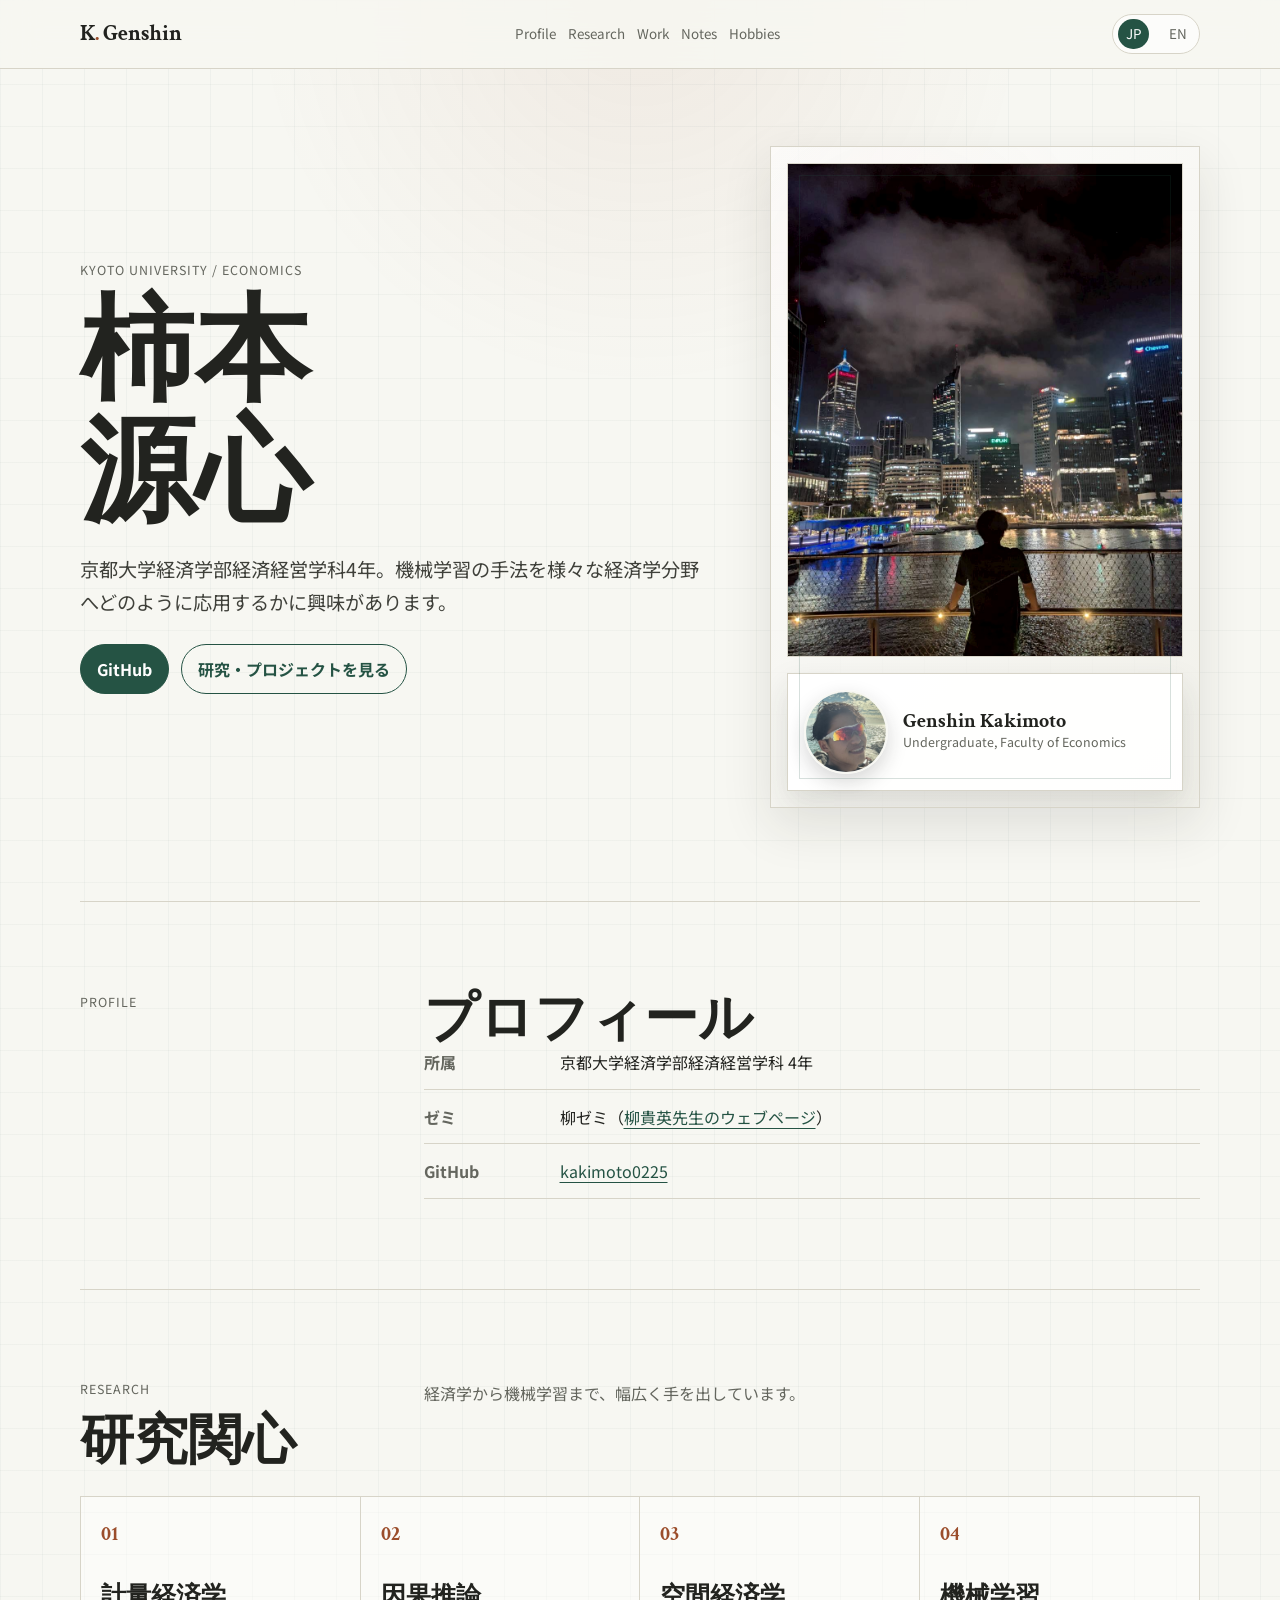
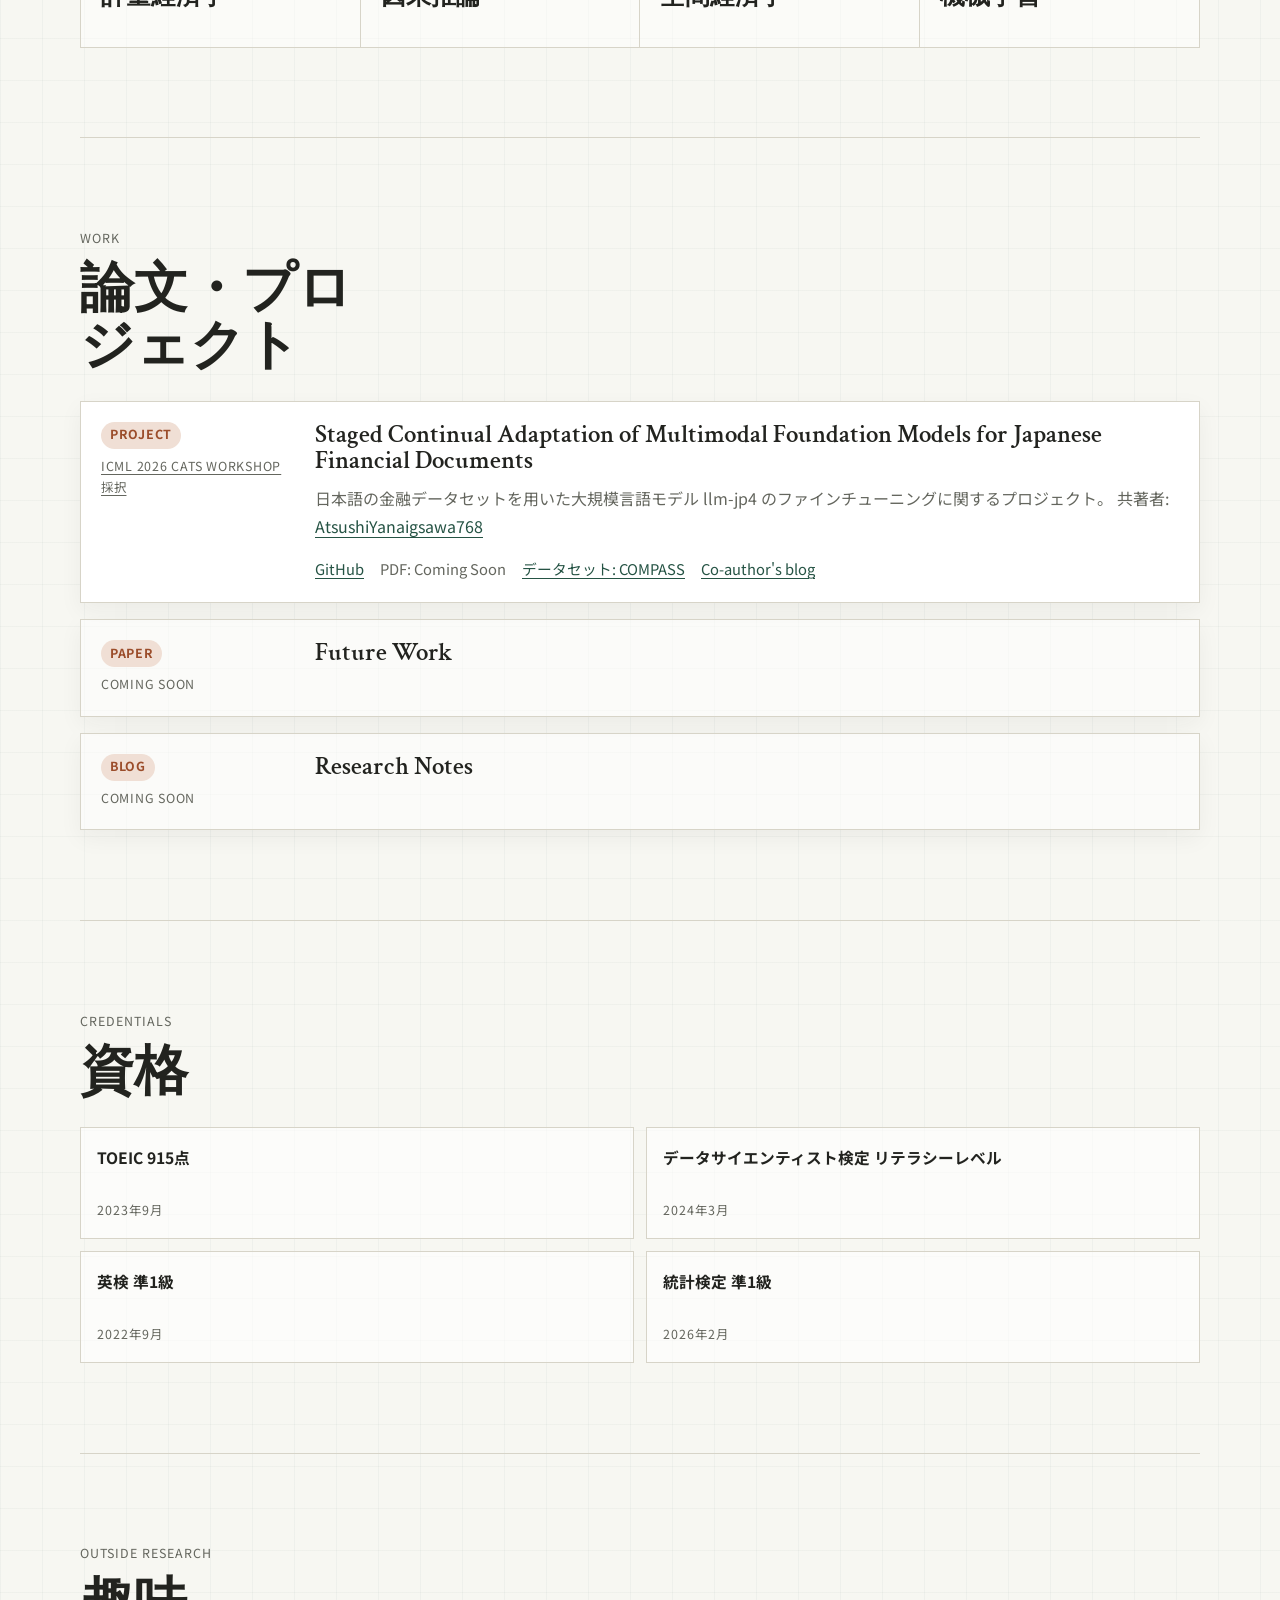
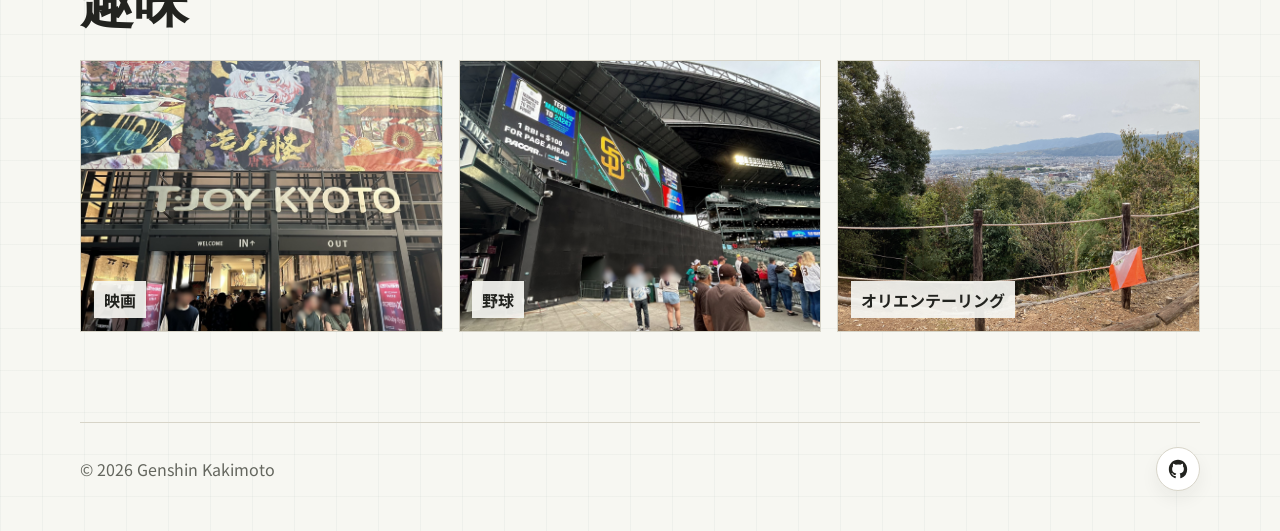
==== commit 869c3ad4: "Update homepage research and project details" ====
--- a/index.html
+++ b/index.html
@@ -5,7 +5,7 @@
   <meta charset="UTF-8" />
   <meta name="viewport" content="width=device-width, initial-scale=1.0" />
   <title>柿本 源心 | Homepage</title>
-  <meta name="description" content="柿本源心の個人ホームページ。京都大学経済学部で計量経済学、因果推論、実証産業組織論、機械学習を研究しています。" />
+  <meta name="description" content="柿本源心の個人ホームページ。京都大学経済学部で計量経済学、因果推論、空間経済学、機械学習を研究しています。" />
   <meta property="og:title" content="柿本 源心 | Homepage" />
   <meta property="og:description" content="研究関心、論文、プロジェクトをまとめた個人ホームページです。" />
   <meta property="og:image" content="images/profile_large.jpg" />
@@ -36,7 +36,7 @@
         <p class="eyebrow">Kyoto University / Economics</p>
         <h1>柿本<br />源心</h1>
         <p class="hero-lead">
-          京都大学経済学部経済経営学科4年。計量経済学、因果推論、実証産業組織論、機械学習に関心を持ち、研究と実装の両面から経済現象を捉えています。
+          京都大学経済学部経済経営学科4年。機械学習の手法を様々な経済学分野へどのように応用するかに興味があります。
         </p>
         <div class="hero-actions">
           <a class="button button-primary" href="https://github.com/kakimoto0225" target="_blank" rel="noopener noreferrer">GitHub</a>
@@ -98,7 +98,7 @@
         </article>
         <article class="topic-card">
           <span class="topic-number">03</span>
-          <h3>実証産業組織論</h3>
+          <h3>空間経済学</h3>
         </article>
         <article class="topic-card">
           <span class="topic-number">04</span>
@@ -119,10 +119,10 @@
         <article class="work-item">
           <div class="work-meta">
             <span>Project</span>
-            <span>In Progress</span>
+            <a href="https://cats-icml.github.io/" target="_blank" rel="noopener noreferrer">ICML 2026 CATS workshop 採択</a>
           </div>
           <div class="work-body">
-            <h3>Fine-tuning llm-jp4 using Japanese financial dataset</h3>
+            <h3>Staged Continual Adaptation of Multimodal Foundation Models for Japanese Financial Documents</h3>
             <p>
               日本語の金融データセットを用いた大規模言語モデル llm-jp4 のファインチューニングに関するプロジェクト。
               共著者: <a href="https://github.com/AtsushiYanaigsawa768" target="_blank" rel="noopener noreferrer">AtsushiYanaigsawa768</a>
@@ -130,7 +130,8 @@
             <div class="inline-links">
               <a href="https://github.com/kakimoto0225/ft-llm-2026" target="_blank" rel="noopener noreferrer">GitHub</a>
               <span>PDF: Coming Soon</span>
-              <a href="https://atsushiyanaigsawa768.github.io/mysite/ja/blog/compass/" target="_blank" rel="noopener noreferrer">Yanagisawa's Blog</a>
+              <a href="https://huggingface.co/collections/Yana/compass" target="_blank" rel="noopener noreferrer">データセット: COMPASS</a>
+              <a href="https://atsushiyanaigsawa768.github.io/mysite/ja/blog/compass/" target="_blank" rel="noopener noreferrer">Co-author's blog</a>
             </div>
           </div>
         </article>
@@ -196,7 +197,11 @@
 
   <footer class="site-footer">
     <p>&copy; 2026 Genshin Kakimoto</p>
-    <a href="https://github.com/kakimoto0225" target="_blank" rel="noopener noreferrer">GitHub</a>
+    <a class="footer-github" href="https://github.com/kakimoto0225/homepage" target="_blank" rel="noopener noreferrer" aria-label="GitHub repository">
+      <svg aria-hidden="true" viewBox="0 0 24 24" width="22" height="22">
+        <path d="M12 2C6.48 2 2 6.58 2 12.26c0 4.53 2.87 8.37 6.84 9.73.5.1.68-.22.68-.49 0-.24-.01-1.04-.01-1.89-2.78.62-3.37-1.22-3.37-1.22-.45-1.19-1.11-1.5-1.11-1.5-.91-.64.07-.63.07-.63 1 .07 1.53 1.06 1.53 1.06.89 1.56 2.34 1.11 2.91.85.09-.66.35-1.11.63-1.37-2.22-.26-4.56-1.14-4.56-5.06 0-1.12.39-2.03 1.03-2.75-.1-.26-.45-1.3.1-2.71 0 0 .84-.28 2.75 1.05A9.3 9.3 0 0 1 12 7c.85 0 1.71.12 2.51.34 1.91-1.33 2.75-1.05 2.75-1.05.55 1.41.2 2.45.1 2.71.64.72 1.03 1.63 1.03 2.75 0 3.93-2.34 4.79-4.57 5.05.36.32.68.94.68 1.9 0 1.37-.01 2.47-.01 2.8 0 .27.18.59.69.49A10.2 10.2 0 0 0 22 12.26C22 6.58 17.52 2 12 2Z" />
+      </svg>
+    </a>
   </footer>
 
 </body>
--- a/style.css
+++ b/style.css
@@ -441,6 +441,12 @@
   font-weight: 700;
 }
 
+.work-meta a {
+  color: var(--muted);
+  text-decoration-thickness: 1px;
+  text-underline-offset: 0.22em;
+}
+
 .inline-links {
   gap: 1rem;
   color: var(--muted);
@@ -519,6 +525,30 @@
   margin: 0;
 }
 
+.footer-github {
+  width: 44px;
+  height: 44px;
+  display: inline-flex;
+  align-items: center;
+  justify-content: center;
+  border: 1px solid var(--line);
+  border-radius: 50%;
+  background: var(--white);
+  color: var(--ink);
+  box-shadow: 0 8px 18px rgba(34, 35, 31, 0.06);
+  transition: transform 160ms ease, border-color 160ms ease, color 160ms ease;
+}
+
+.footer-github:hover {
+  transform: translateY(-1px);
+  border-color: var(--green);
+  color: var(--green);
+}
+
+.footer-github svg {
+  fill: currentColor;
+}
+
 @media (max-width: 900px) {
   .site-nav {
     min-height: auto;
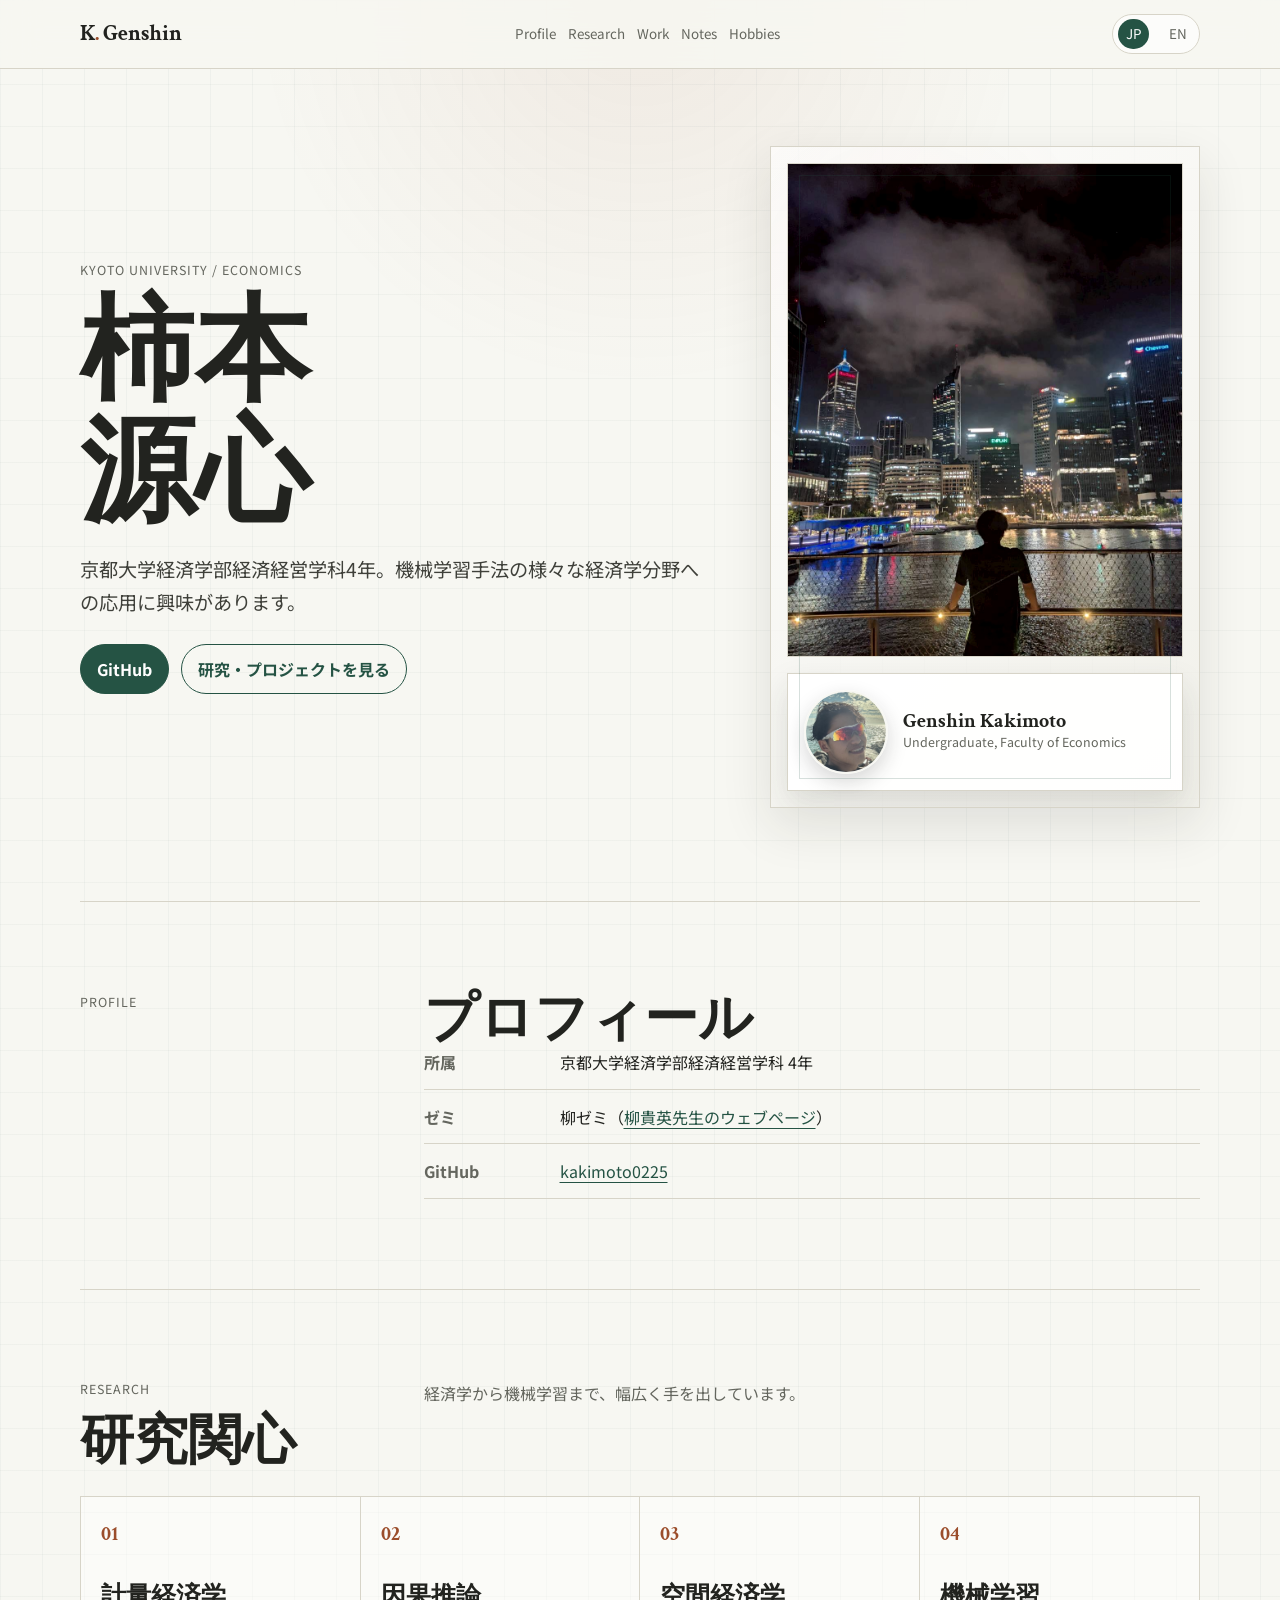
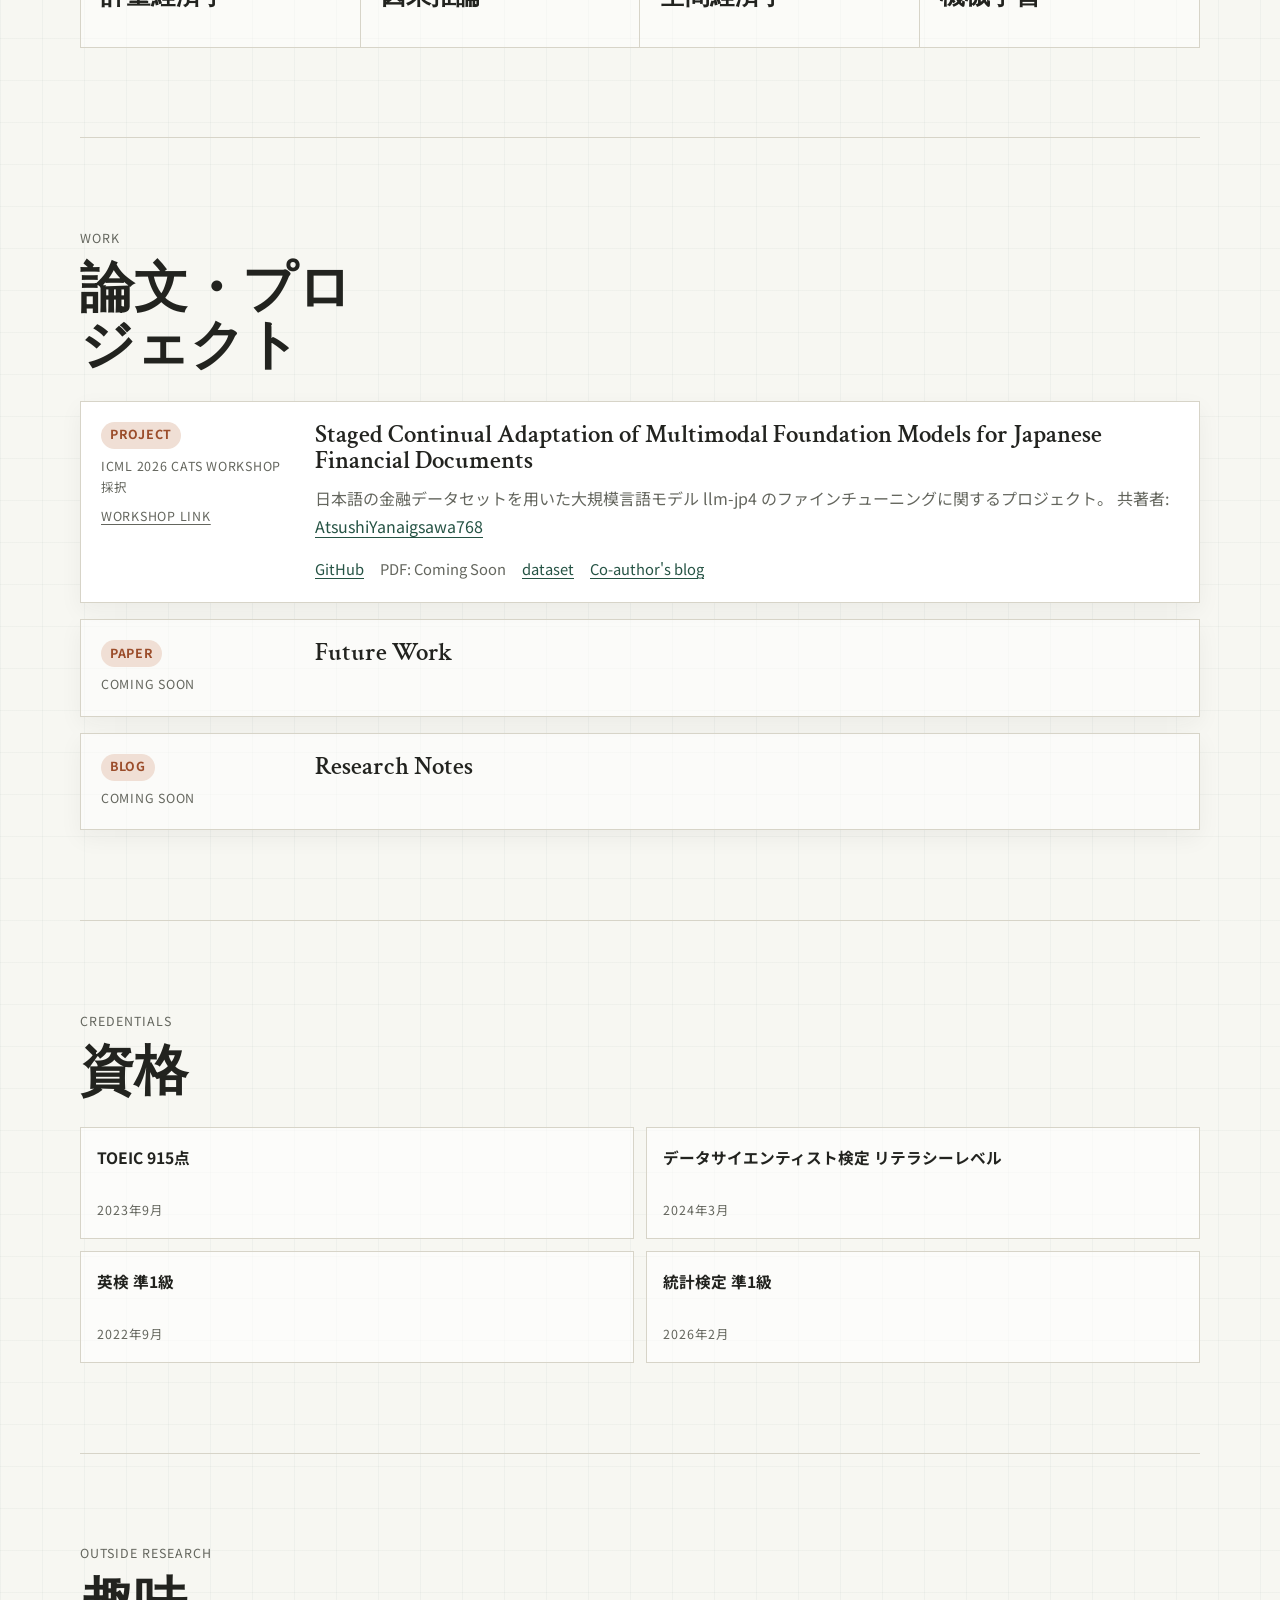
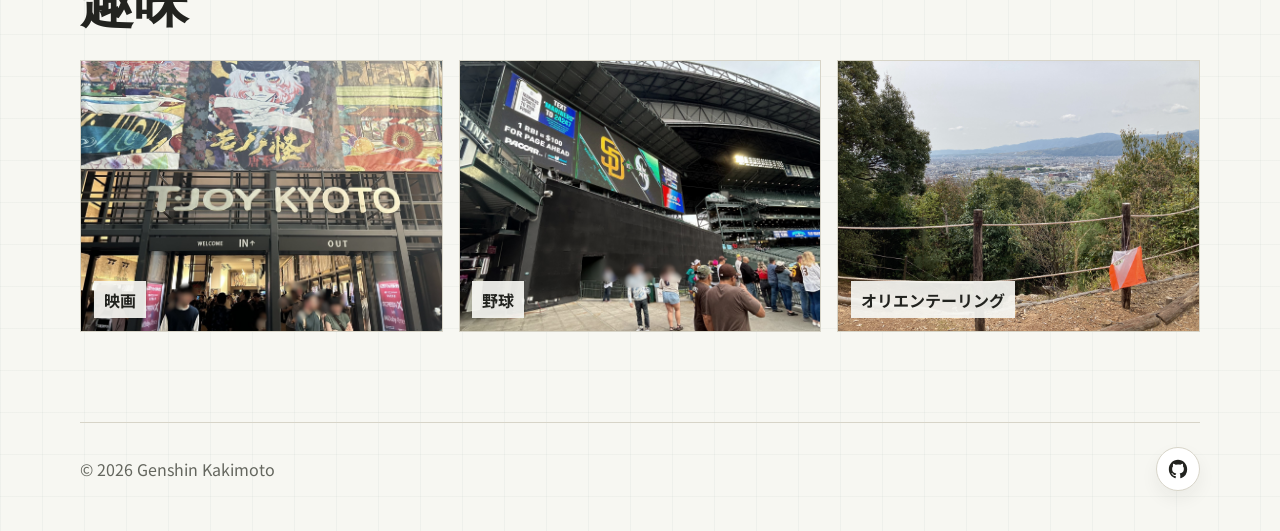
==== commit 91cddb0c: "Refine project links and Japanese intro" ====
--- a/index.html
+++ b/index.html
@@ -36,7 +36,7 @@
         <p class="eyebrow">Kyoto University / Economics</p>
         <h1>柿本<br />源心</h1>
         <p class="hero-lead">
-          京都大学経済学部経済経営学科4年。機械学習の手法を様々な経済学分野へどのように応用するかに興味があります。
+          京都大学経済学部経済経営学科4年。機械学習手法の様々な経済学分野への応用に興味があります。
         </p>
         <div class="hero-actions">
           <a class="button button-primary" href="https://github.com/kakimoto0225" target="_blank" rel="noopener noreferrer">GitHub</a>
@@ -119,7 +119,8 @@
         <article class="work-item">
           <div class="work-meta">
             <span>Project</span>
-            <a href="https://cats-icml.github.io/" target="_blank" rel="noopener noreferrer">ICML 2026 CATS workshop 採択</a>
+            <span>ICML 2026 CATS workshop 採択</span>
+            <a href="https://cats-icml.github.io/" target="_blank" rel="noopener noreferrer">workshop link</a>
           </div>
           <div class="work-body">
             <h3>Staged Continual Adaptation of Multimodal Foundation Models for Japanese Financial Documents</h3>
@@ -130,7 +131,7 @@
             <div class="inline-links">
               <a href="https://github.com/kakimoto0225/ft-llm-2026" target="_blank" rel="noopener noreferrer">GitHub</a>
               <span>PDF: Coming Soon</span>
-              <a href="https://huggingface.co/collections/Yana/compass" target="_blank" rel="noopener noreferrer">データセット: COMPASS</a>
+              <a href="https://huggingface.co/collections/Yana/compass" target="_blank" rel="noopener noreferrer">dataset</a>
               <a href="https://atsushiyanaigsawa768.github.io/mysite/ja/blog/compass/" target="_blank" rel="noopener noreferrer">Co-author's blog</a>
             </div>
           </div>
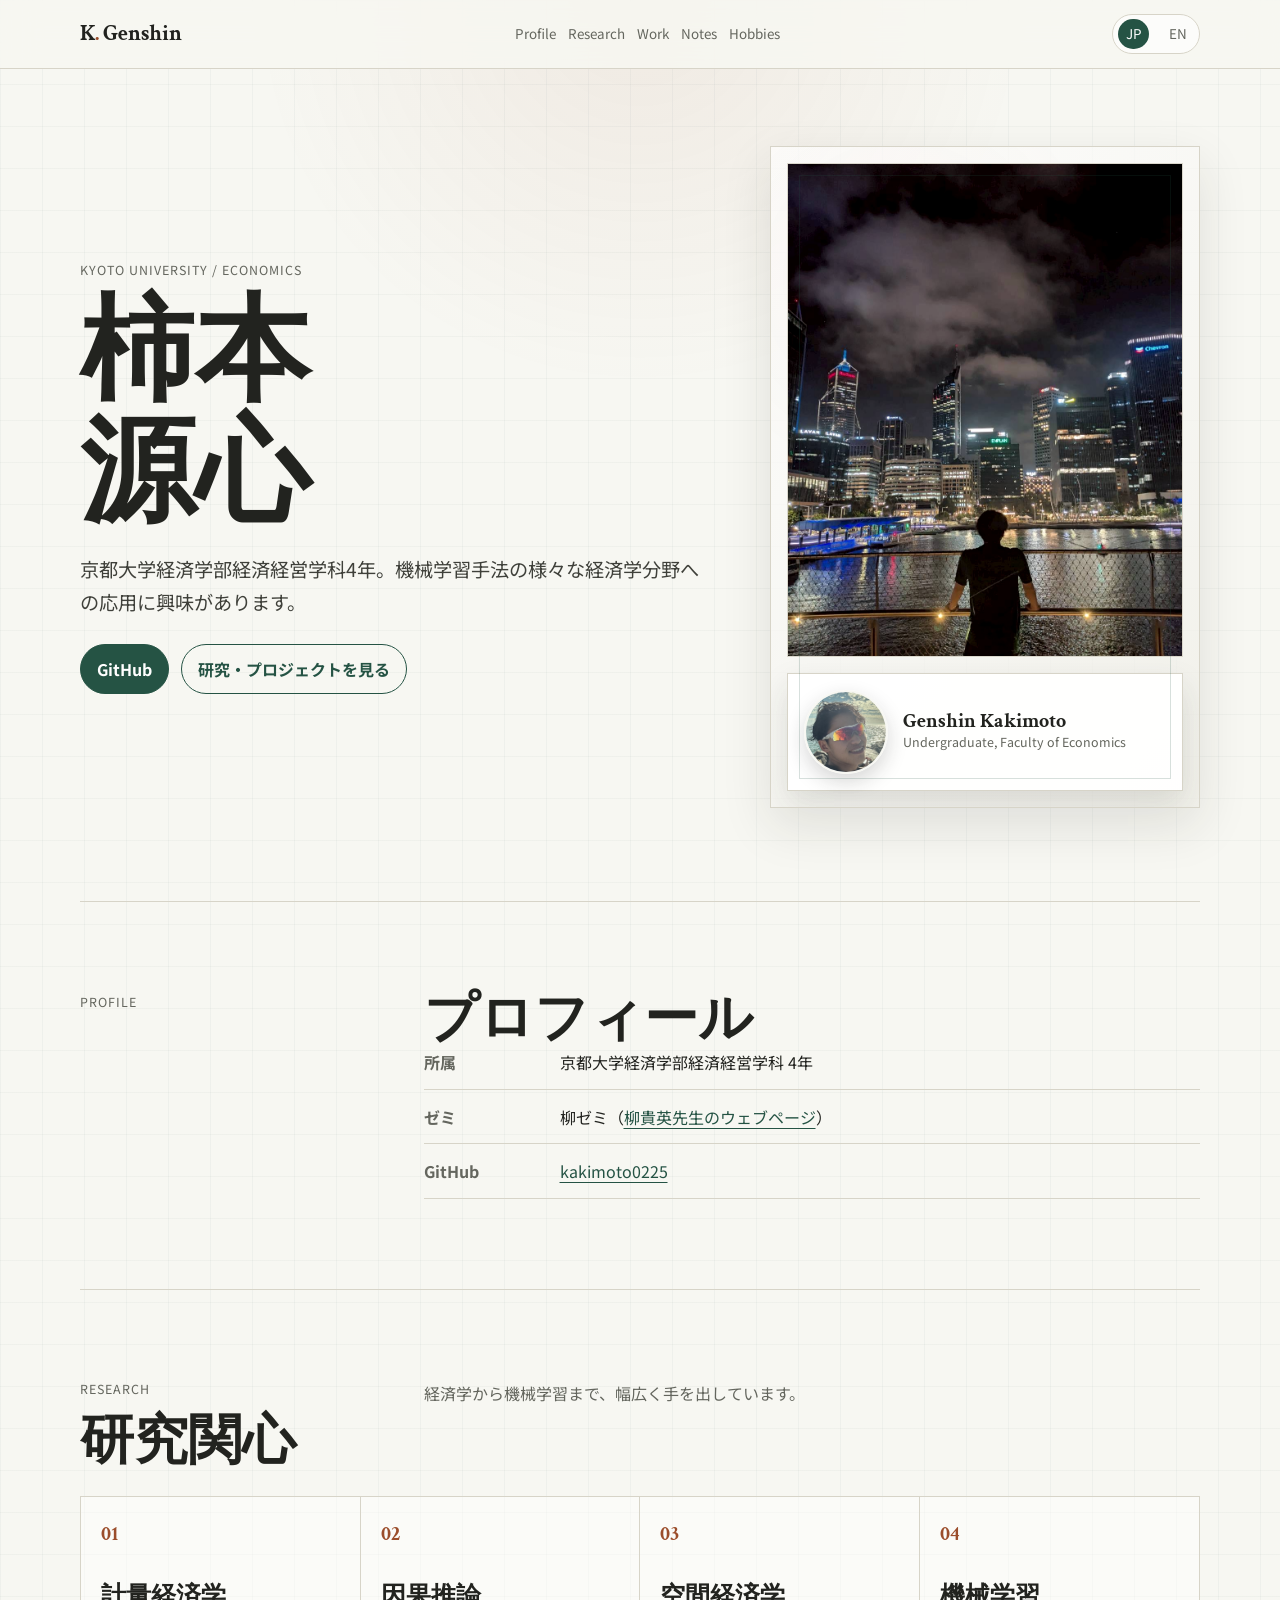
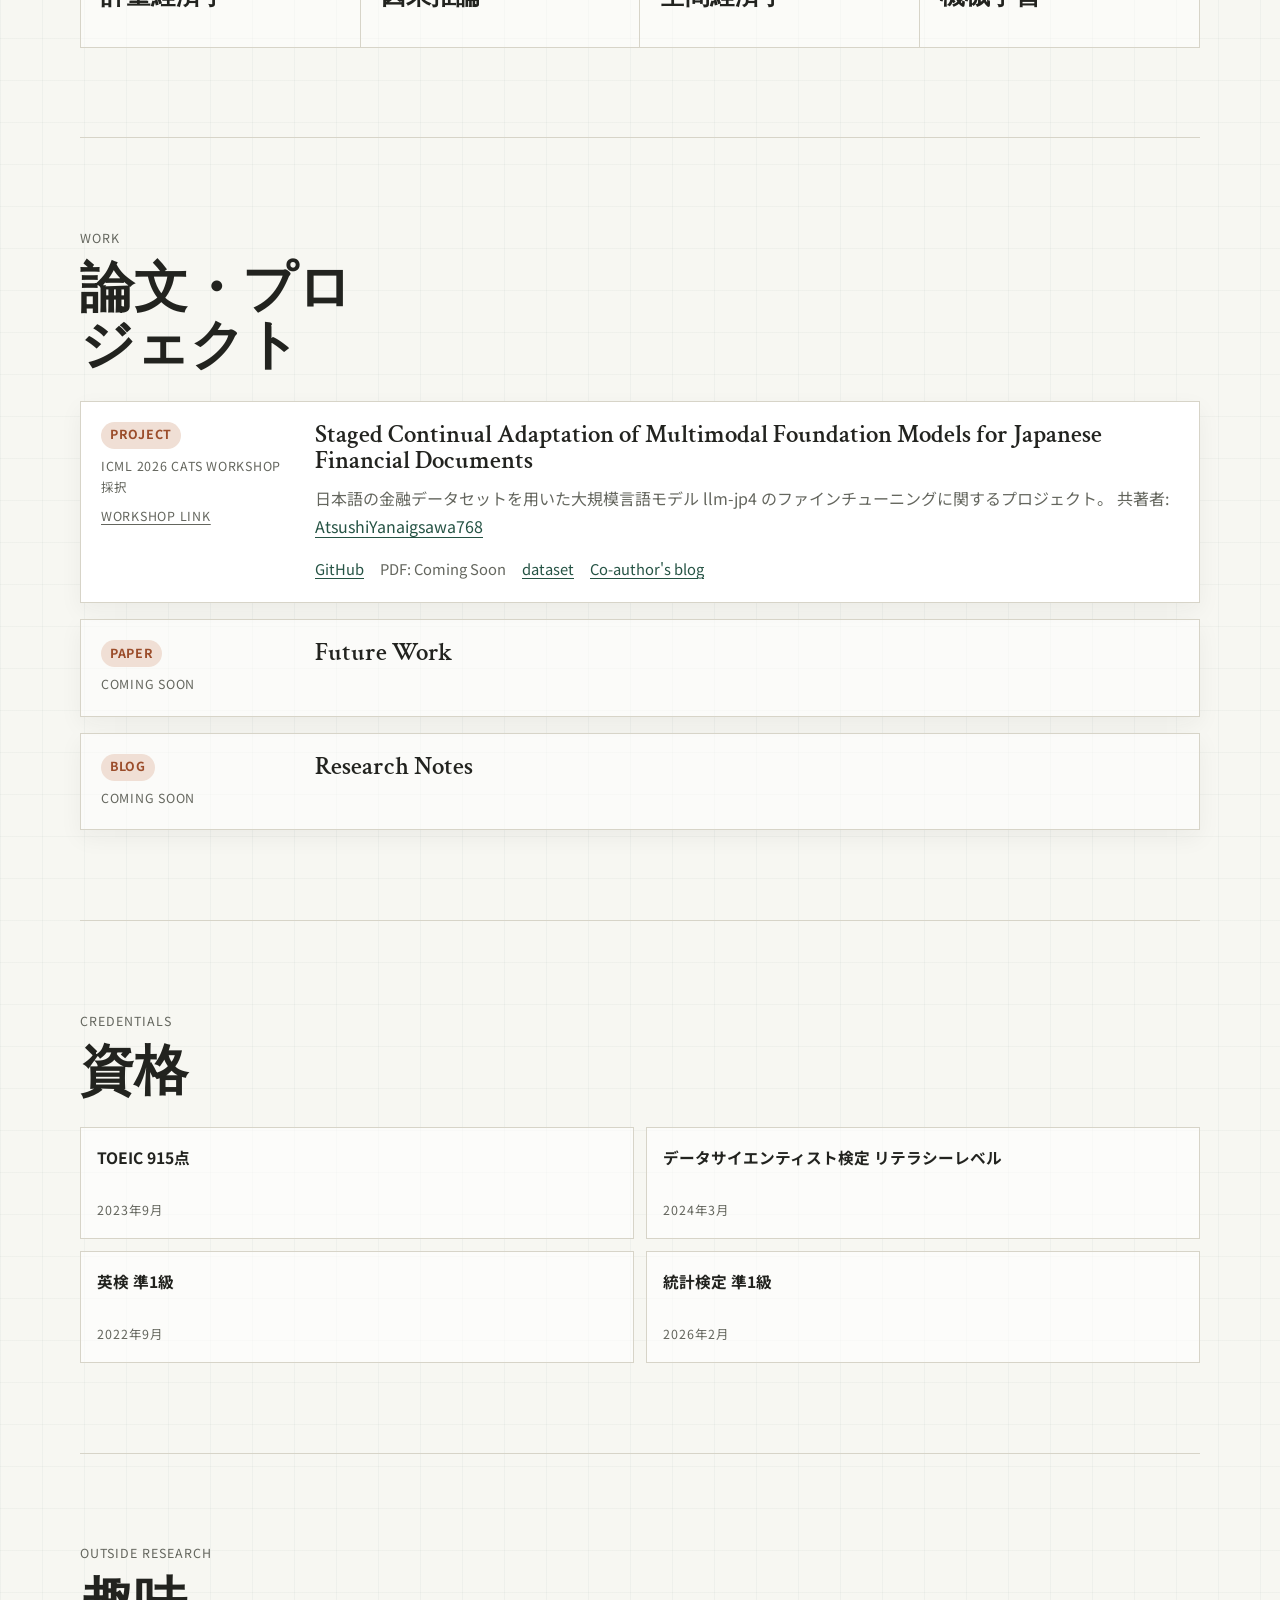
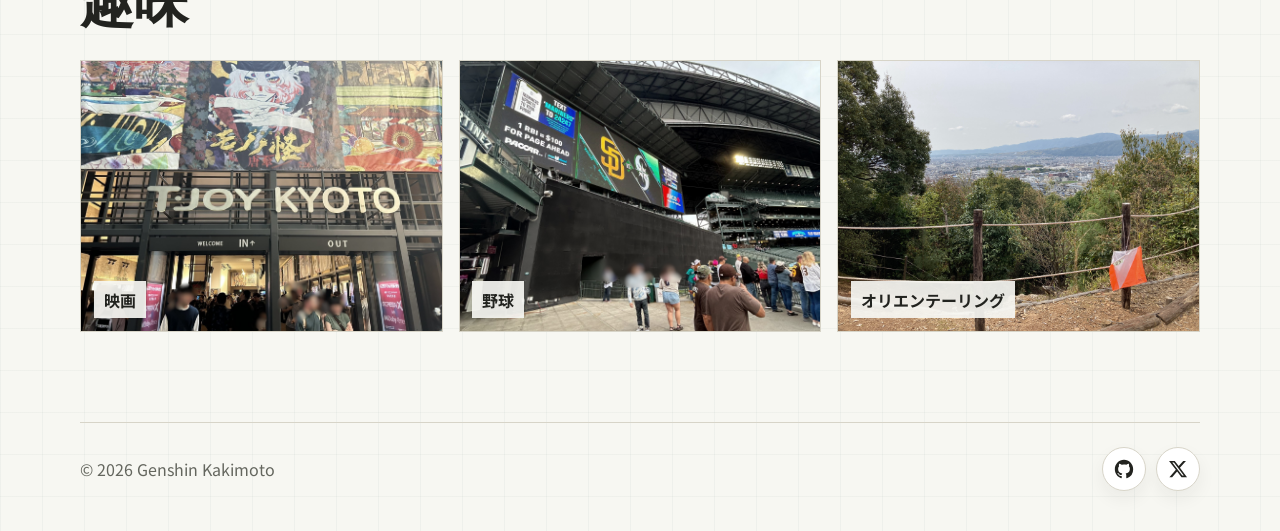
==== commit bf911439: "Update homepage domain and social links" ====
--- a/index.html
+++ b/index.html
@@ -8,7 +8,9 @@
   <meta name="description" content="柿本源心の個人ホームページ。京都大学経済学部で計量経済学、因果推論、空間経済学、機械学習を研究しています。" />
   <meta property="og:title" content="柿本 源心 | Homepage" />
   <meta property="og:description" content="研究関心、論文、プロジェクトをまとめた個人ホームページです。" />
-  <meta property="og:image" content="images/profile_large.jpg" />
+  <meta property="og:image" content="https://kakimoto0225.github.io/images/profile_large.jpg" />
+  <meta property="og:url" content="https://kakimoto0225.github.io/" />
+  <link rel="canonical" href="https://kakimoto0225.github.io/" />
   <link rel="stylesheet" href="style.css" />
 </head>
 
@@ -25,7 +27,7 @@
       </div>
       <div class="language-switch" aria-label="言語切り替え">
         <a href="index.html" aria-current="page">JP</a>
-        <a href="index_en.html">EN</a>
+        <a href="en/">EN</a>
       </div>
     </nav>
   </header>
@@ -198,11 +200,18 @@
 
   <footer class="site-footer">
     <p>&copy; 2026 Genshin Kakimoto</p>
-    <a class="footer-github" href="https://github.com/kakimoto0225/homepage" target="_blank" rel="noopener noreferrer" aria-label="GitHub repository">
-      <svg aria-hidden="true" viewBox="0 0 24 24" width="22" height="22">
-        <path d="M12 2C6.48 2 2 6.58 2 12.26c0 4.53 2.87 8.37 6.84 9.73.5.1.68-.22.68-.49 0-.24-.01-1.04-.01-1.89-2.78.62-3.37-1.22-3.37-1.22-.45-1.19-1.11-1.5-1.11-1.5-.91-.64.07-.63.07-.63 1 .07 1.53 1.06 1.53 1.06.89 1.56 2.34 1.11 2.91.85.09-.66.35-1.11.63-1.37-2.22-.26-4.56-1.14-4.56-5.06 0-1.12.39-2.03 1.03-2.75-.1-.26-.45-1.3.1-2.71 0 0 .84-.28 2.75 1.05A9.3 9.3 0 0 1 12 7c.85 0 1.71.12 2.51.34 1.91-1.33 2.75-1.05 2.75-1.05.55 1.41.2 2.45.1 2.71.64.72 1.03 1.63 1.03 2.75 0 3.93-2.34 4.79-4.57 5.05.36.32.68.94.68 1.9 0 1.37-.01 2.47-.01 2.8 0 .27.18.59.69.49A10.2 10.2 0 0 0 22 12.26C22 6.58 17.52 2 12 2Z" />
-      </svg>
-    </a>
+    <div class="footer-social-links" aria-label="Social links">
+      <a class="footer-social-link" href="https://github.com/kakimoto0225/kakimoto0225.github.io" target="_blank" rel="noopener noreferrer" aria-label="GitHub repository">
+        <svg aria-hidden="true" viewBox="0 0 24 24" width="22" height="22">
+          <path d="M12 2C6.48 2 2 6.58 2 12.26c0 4.53 2.87 8.37 6.84 9.73.5.1.68-.22.68-.49 0-.24-.01-1.04-.01-1.89-2.78.62-3.37-1.22-3.37-1.22-.45-1.19-1.11-1.5-1.11-1.5-.91-.64.07-.63.07-.63 1 .07 1.53 1.06 1.53 1.06.89 1.56 2.34 1.11 2.91.85.09-.66.35-1.11.63-1.37-2.22-.26-4.56-1.14-4.56-5.06 0-1.12.39-2.03 1.03-2.75-.1-.26-.45-1.3.1-2.71 0 0 .84-.28 2.75 1.05A9.3 9.3 0 0 1 12 7c.85 0 1.71.12 2.51.34 1.91-1.33 2.75-1.05 2.75-1.05.55 1.41.2 2.45.1 2.71.64.72 1.03 1.63 1.03 2.75 0 3.93-2.34 4.79-4.57 5.05.36.32.68.94.68 1.9 0 1.37-.01 2.47-.01 2.8 0 .27.18.59.69.49A10.2 10.2 0 0 0 22 12.26C22 6.58 17.52 2 12 2Z" />
+        </svg>
+      </a>
+      <a class="footer-social-link" href="https://x.com/KG_economics" target="_blank" rel="noopener noreferrer" aria-label="X account">
+        <svg aria-hidden="true" viewBox="0 0 24 24" width="20" height="20">
+          <path d="M18.244 2.25h3.308l-7.227 8.26 8.502 11.24H16.17l-5.214-6.817L4.99 21.75H1.68l7.73-8.835L1.254 2.25H8.08l4.713 6.231Zm-1.161 17.52h1.833L7.084 4.126H5.117Z" />
+        </svg>
+      </a>
+    </div>
   </footer>
 
 </body>
--- a/style.css
+++ b/style.css
@@ -525,7 +525,13 @@
   margin: 0;
 }
 
-.footer-github {
+.footer-social-links {
+  display: flex;
+  align-items: center;
+  gap: 0.65rem;
+}
+
+.footer-social-link {
   width: 44px;
   height: 44px;
   display: inline-flex;
@@ -539,13 +545,13 @@
   transition: transform 160ms ease, border-color 160ms ease, color 160ms ease;
 }
 
-.footer-github:hover {
+.footer-social-link:hover {
   transform: translateY(-1px);
   border-color: var(--green);
   color: var(--green);
 }
 
-.footer-github svg {
+.footer-social-link svg {
   fill: currentColor;
 }
 
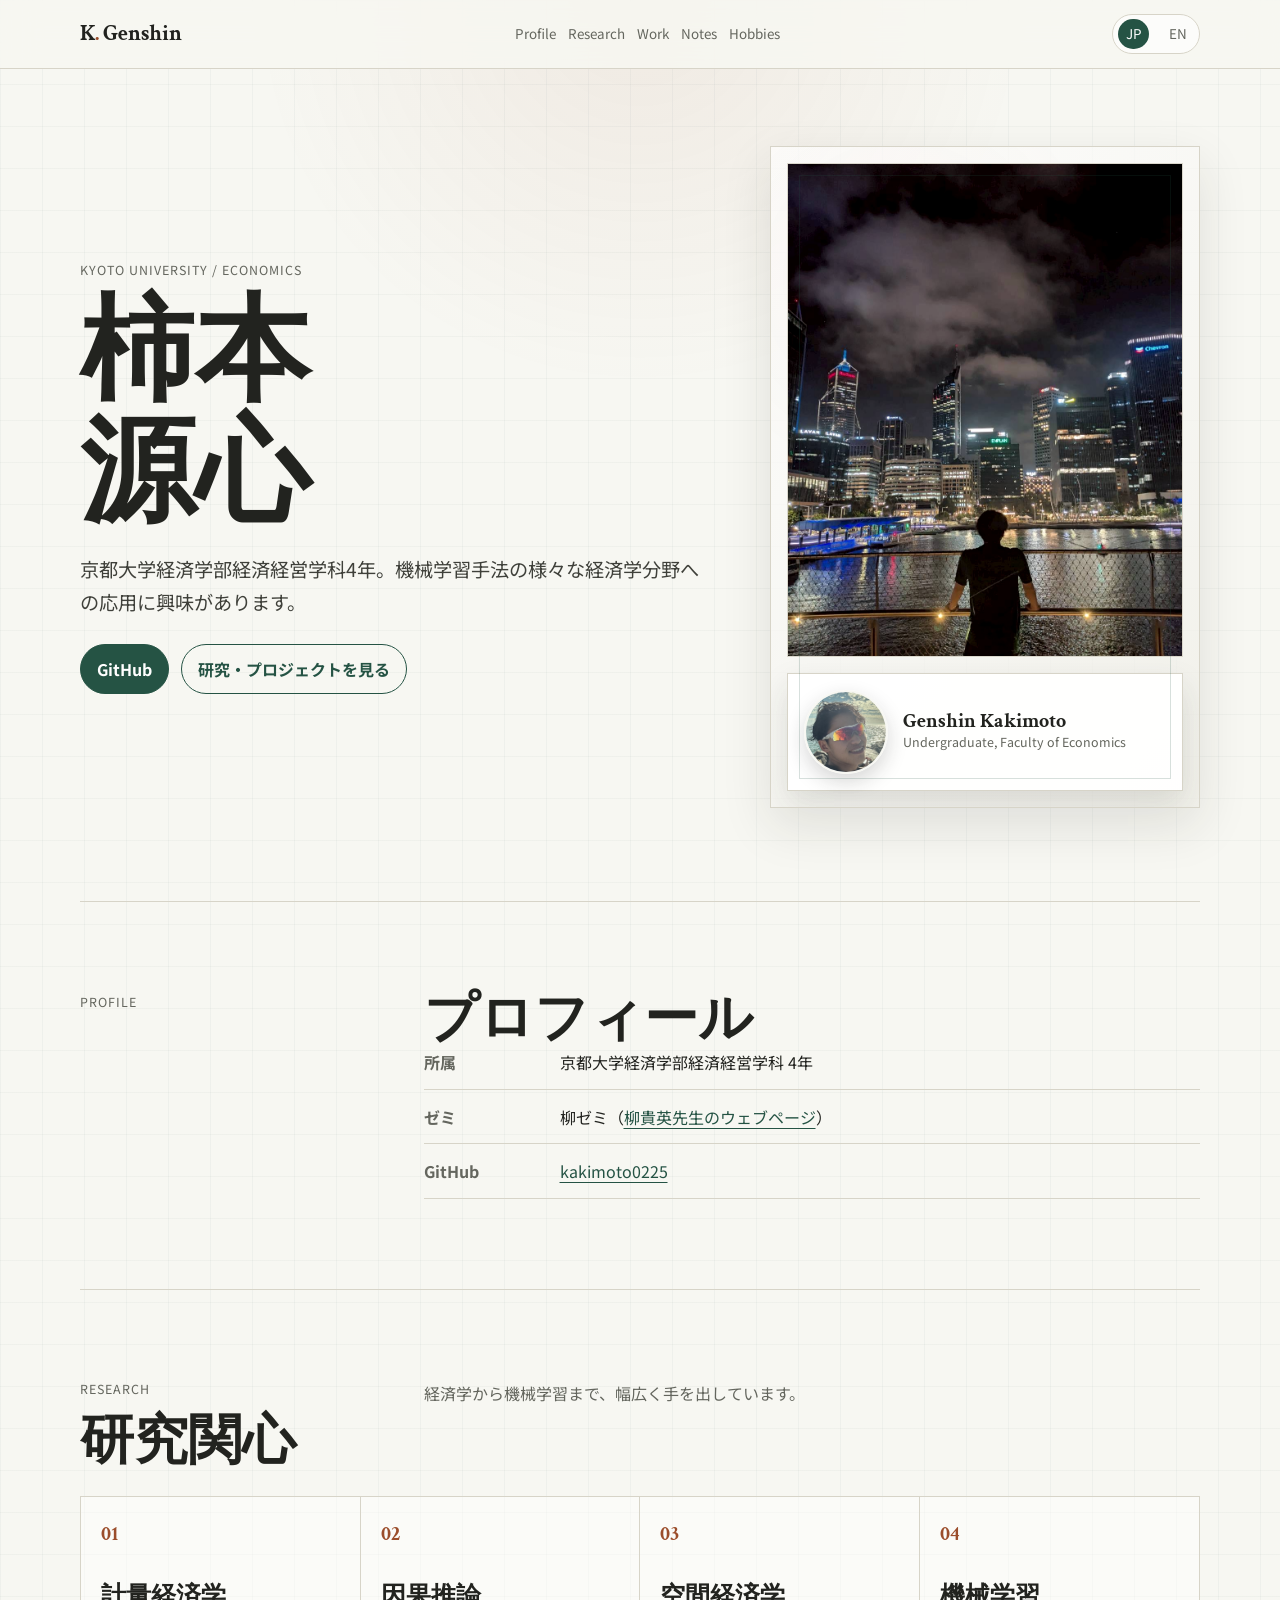
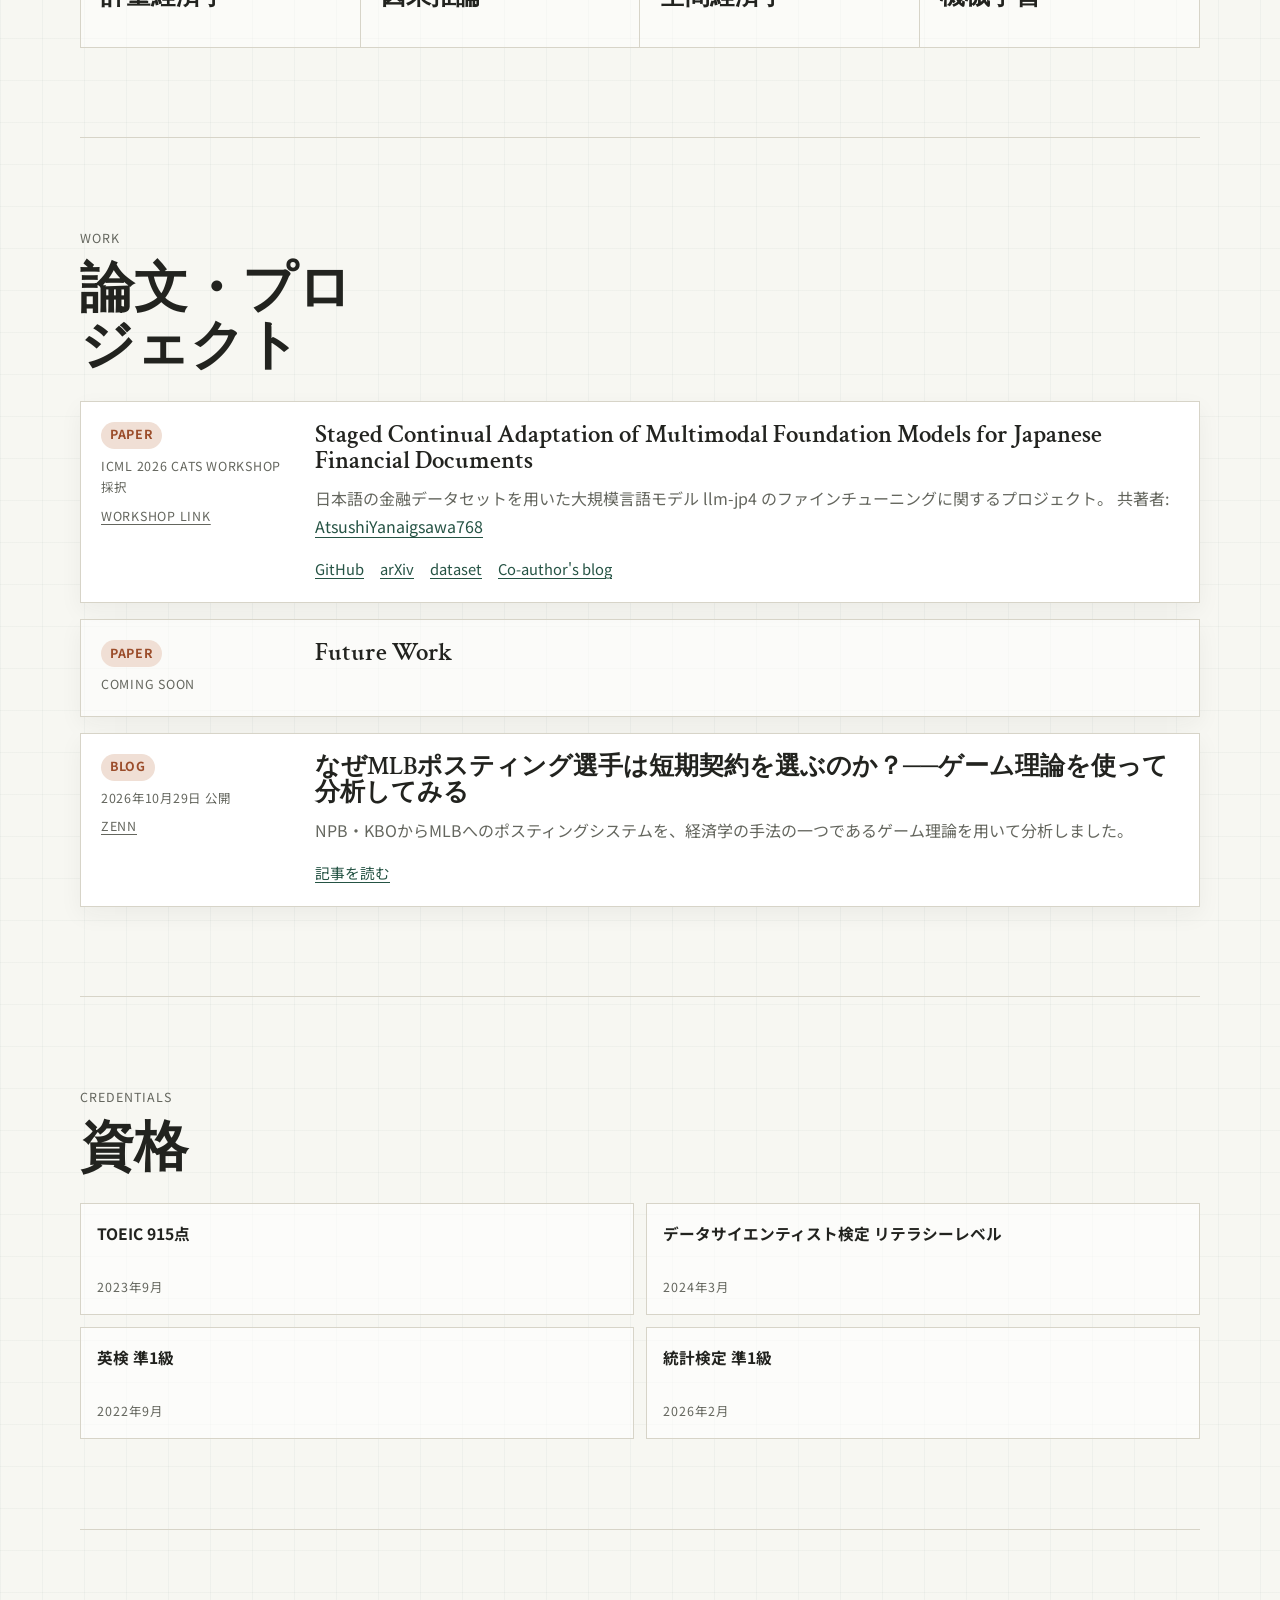
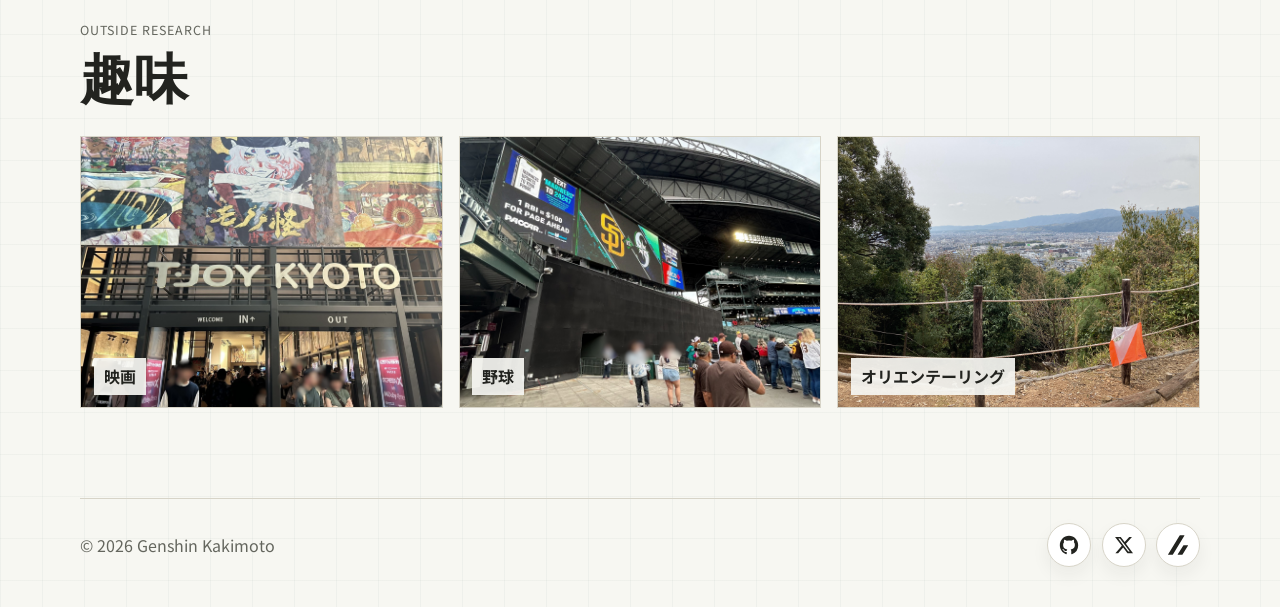
==== commit bac6275f: "Add arXiv link, Zenn blog post, and Zenn social icon" ====
--- a/index.html
+++ b/index.html
@@ -120,7 +120,7 @@
       <div class="work-list">
         <article class="work-item">
           <div class="work-meta">
-            <span>Project</span>
+            <span>Paper</span>
             <span>ICML 2026 CATS workshop 採択</span>
             <a href="https://cats-icml.github.io/" target="_blank" rel="noopener noreferrer">workshop link</a>
           </div>
@@ -132,7 +132,7 @@
             </p>
             <div class="inline-links">
               <a href="https://github.com/kakimoto0225/ft-llm-2026" target="_blank" rel="noopener noreferrer">GitHub</a>
-              <span>PDF: Coming Soon</span>
+              <a href="https://arxiv.org/abs/2610.27904" target="_blank" rel="noopener noreferrer">arXiv</a>
               <a href="https://huggingface.co/collections/Yana/compass" target="_blank" rel="noopener noreferrer">dataset</a>
               <a href="https://atsushiyanaigsawa768.github.io/mysite/ja/blog/compass/" target="_blank" rel="noopener noreferrer">Co-author's blog</a>
             </div>
@@ -149,13 +149,20 @@
           </div>
         </article>
 
-        <article class="work-item work-item-empty">
+        <article class="work-item">
           <div class="work-meta">
             <span>Blog</span>
-            <span>Coming Soon</span>
+            <span>2026年10月29日 公開</span>
+            <a href="https://zenn.dev/kakimoto0225/articles/zenn_posting_mlb" target="_blank" rel="noopener noreferrer">Zenn</a>
           </div>
           <div class="work-body">
-            <h3>Research Notes</h3>
+            <h3>なぜMLBポスティング選手は短期契約を選ぶのか？──ゲーム理論を使って分析してみる</h3>
+            <p>
+              NPB・KBOからMLBへのポスティングシステムを、経済学の手法の一つであるゲーム理論を用いて分析しました。
+            </p>
+            <div class="inline-links">
+              <a href="https://zenn.dev/kakimoto0225/articles/zenn_posting_mlb" target="_blank" rel="noopener noreferrer">記事を読む</a>
+            </div>
           </div>
         </article>
       </div>
@@ -211,6 +218,11 @@
           <path d="M18.244 2.25h3.308l-7.227 8.26 8.502 11.24H16.17l-5.214-6.817L4.99 21.75H1.68l7.73-8.835L1.254 2.25H8.08l4.713 6.231Zm-1.161 17.52h1.833L7.084 4.126H5.117Z" />
         </svg>
       </a>
+      <a class="footer-social-link" href="https://zenn.dev/kakimoto0225" target="_blank" rel="noopener noreferrer" aria-label="Zenn">
+        <svg aria-hidden="true" viewBox="0 0 24 24" width="20" height="20">
+          <path d="M.264 23.771h4.984c.264 0 .498-.147.645-.352L19.614.874c.176-.293-.029-.645-.381-.645h-4.72a.627.627 0 0 0-.557.323L.03 23.361c-.088.176.029.41.234.41ZM17.445 23.419l6.479-10.408c.205-.323-.029-.733-.41-.733h-4.691c-.176 0-.352.088-.44.235l-6.655 10.643c-.176.264.029.616.352.616h4.779a.654.654 0 0 0 .586-.353Z" />
+        </svg>
+      </a>
     </div>
   </footer>
 
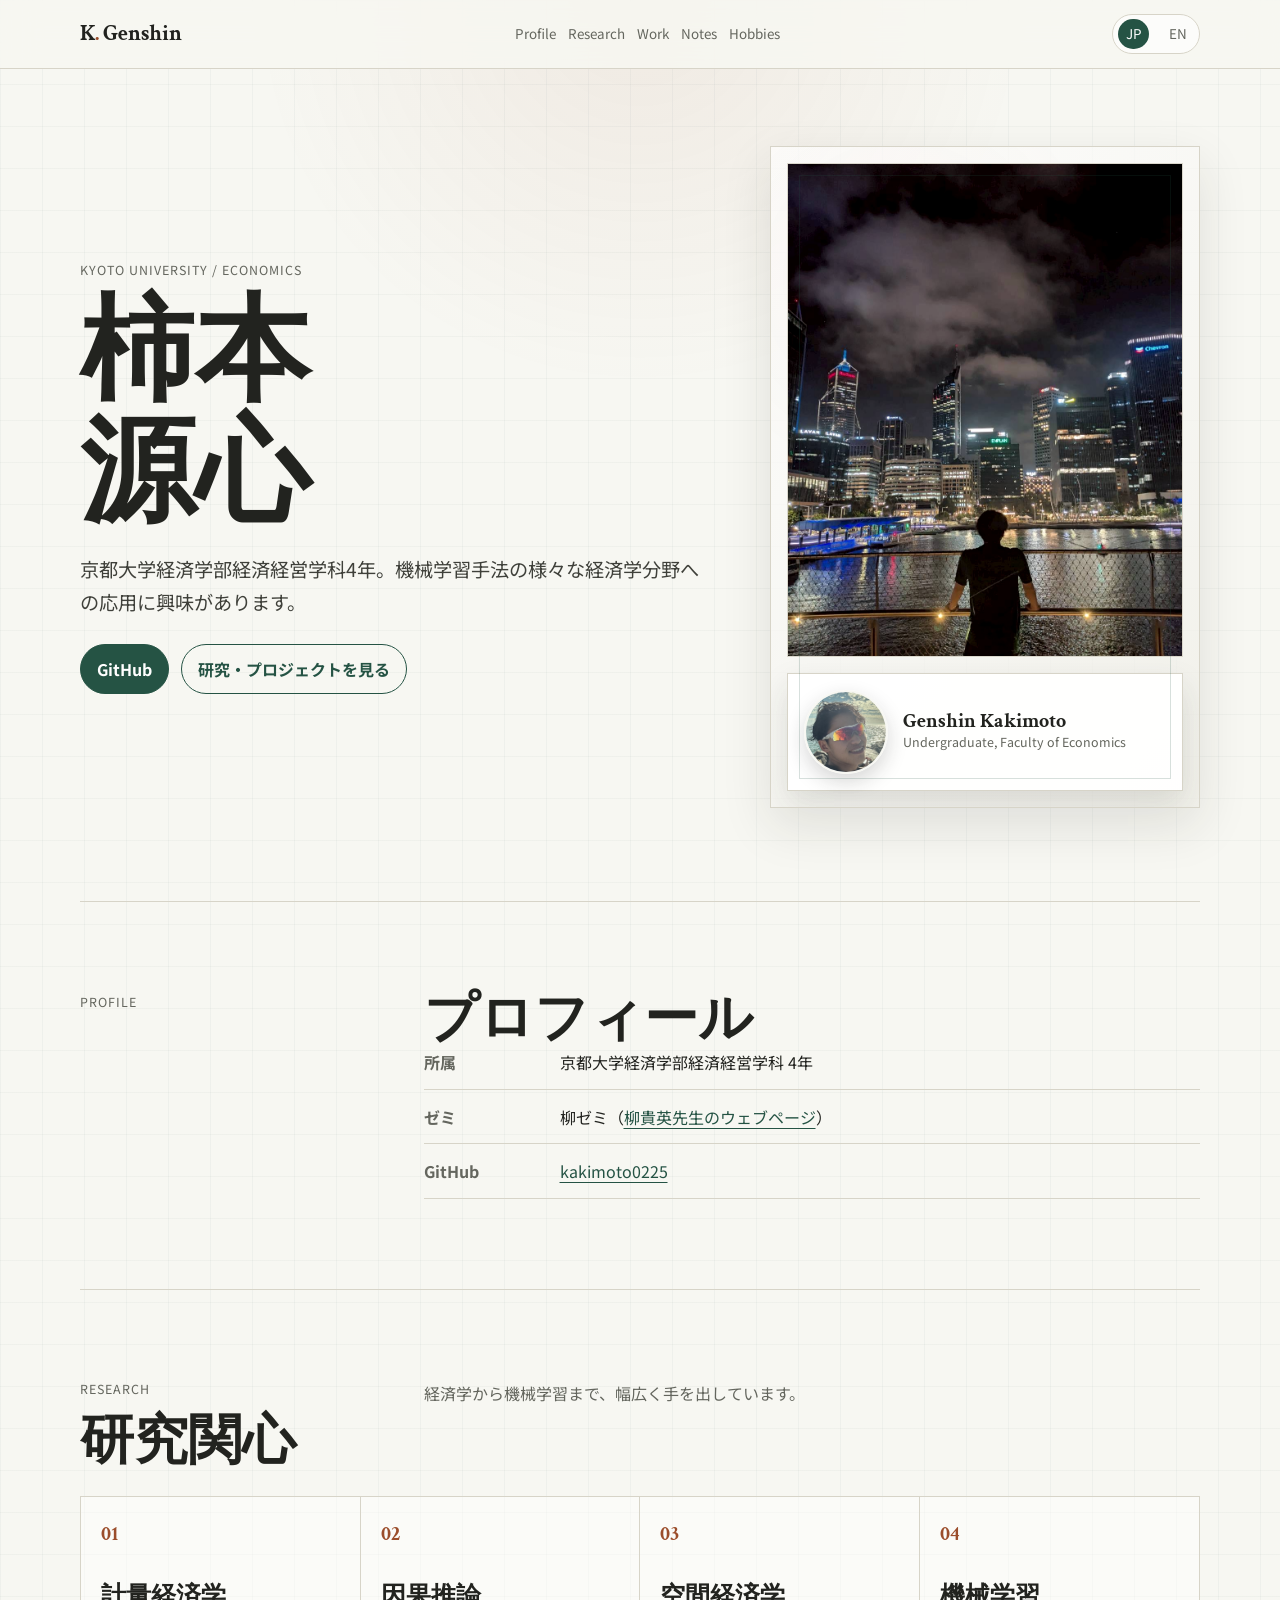
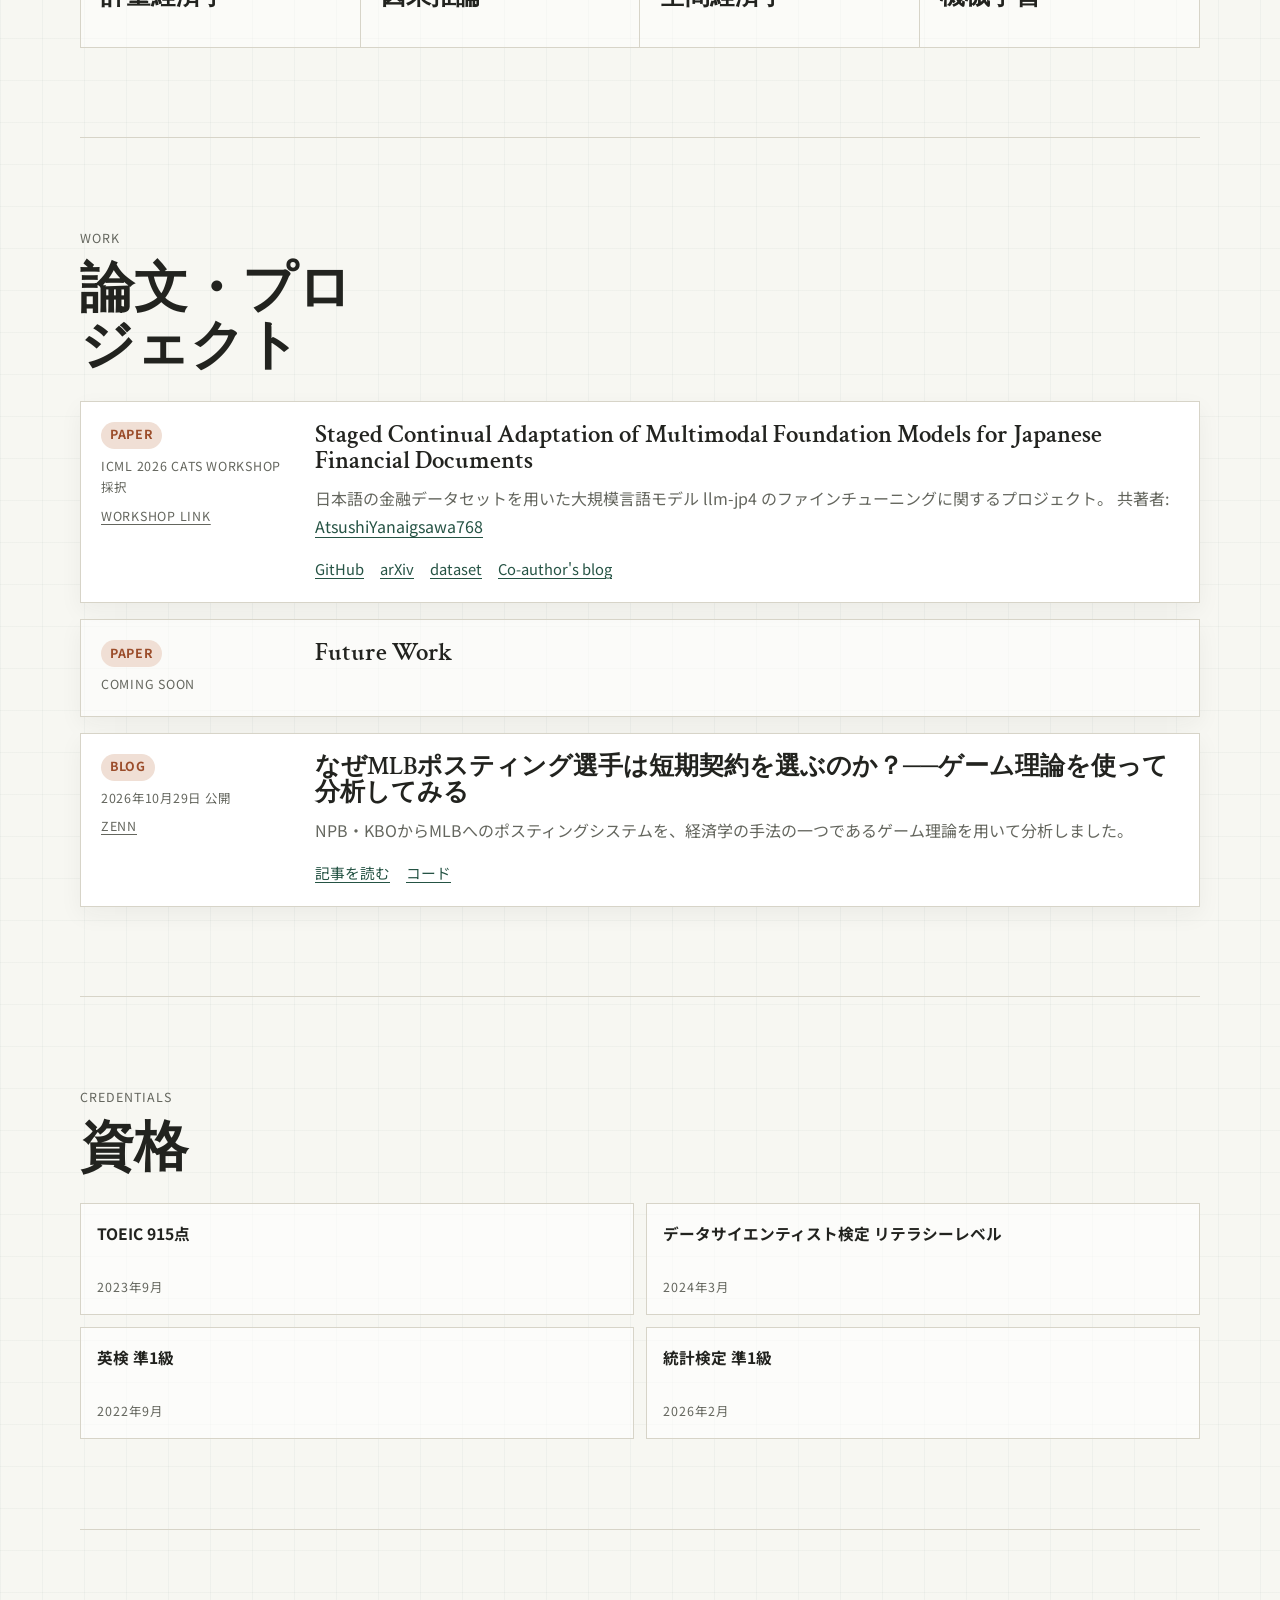
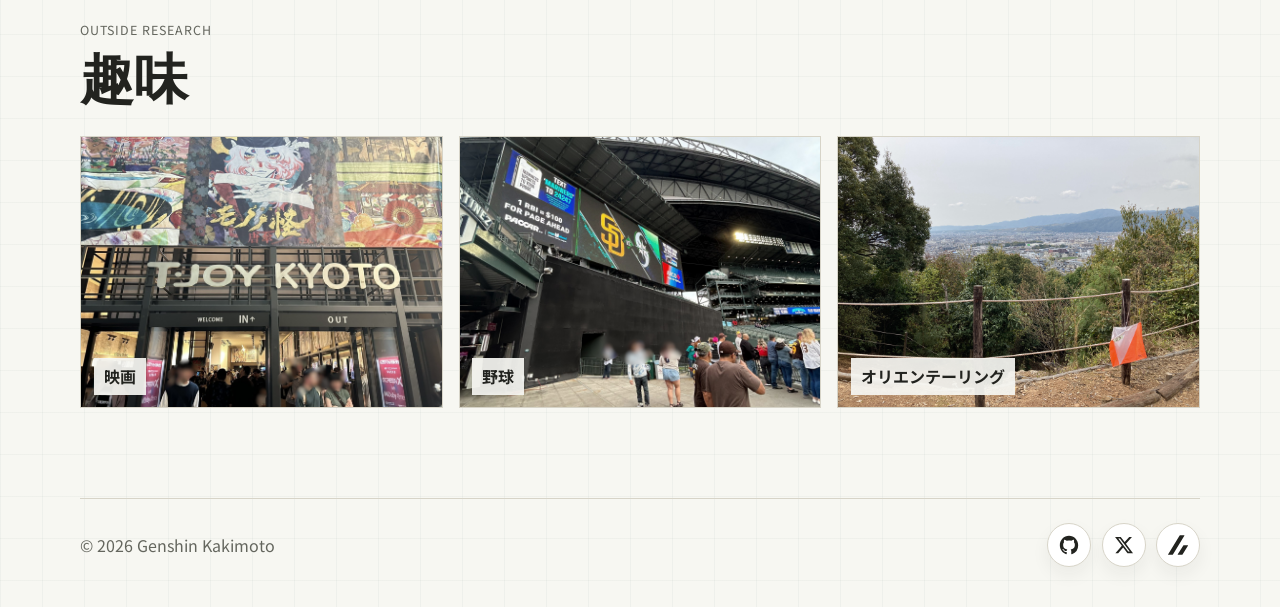
==== commit 01524e91: "Add GitHub code repository link to Zenn blog post" ====
--- a/index.html
+++ b/index.html
@@ -162,6 +162,7 @@
             </p>
             <div class="inline-links">
               <a href="https://zenn.dev/kakimoto0225/articles/zenn_posting_mlb" target="_blank" rel="noopener noreferrer">記事を読む</a>
+              <a href="https://github.com/kakimoto0225/zenn_posting_code" target="_blank" rel="noopener noreferrer">コード</a>
             </div>
           </div>
         </article>
